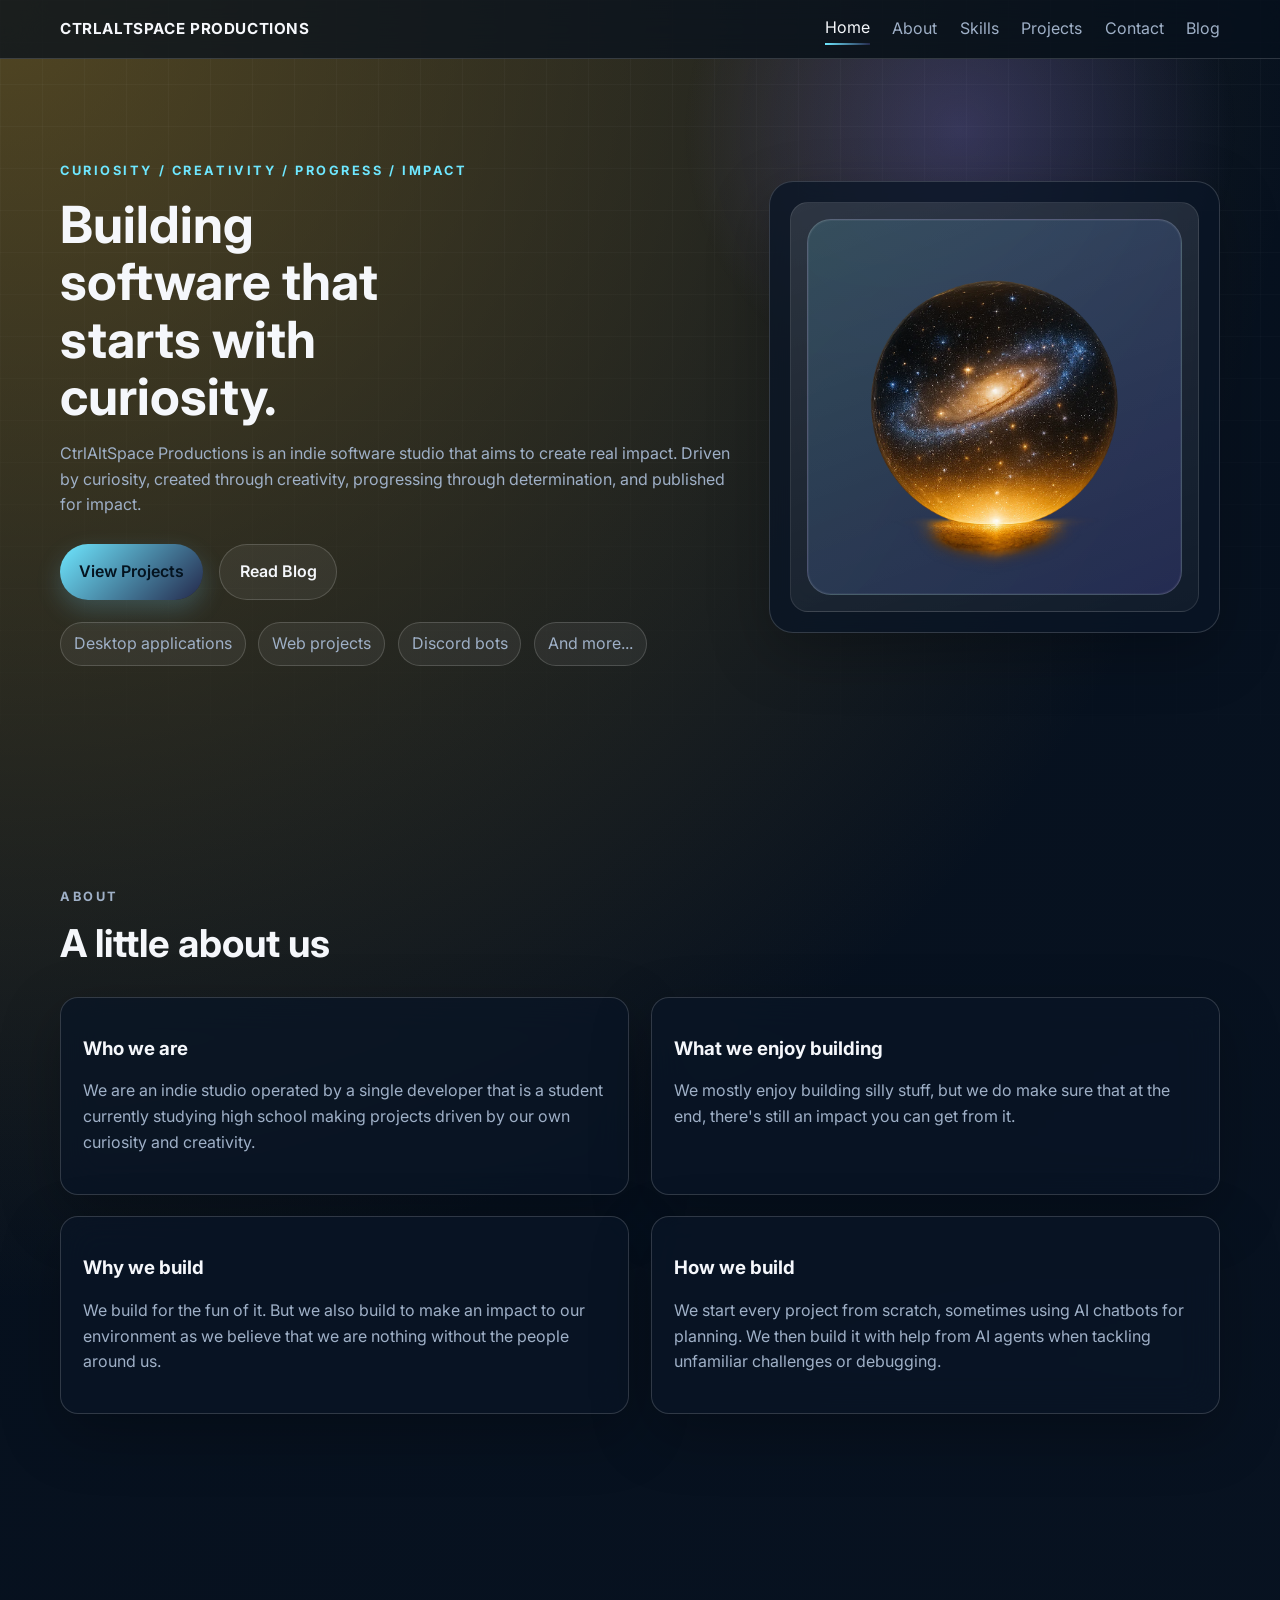
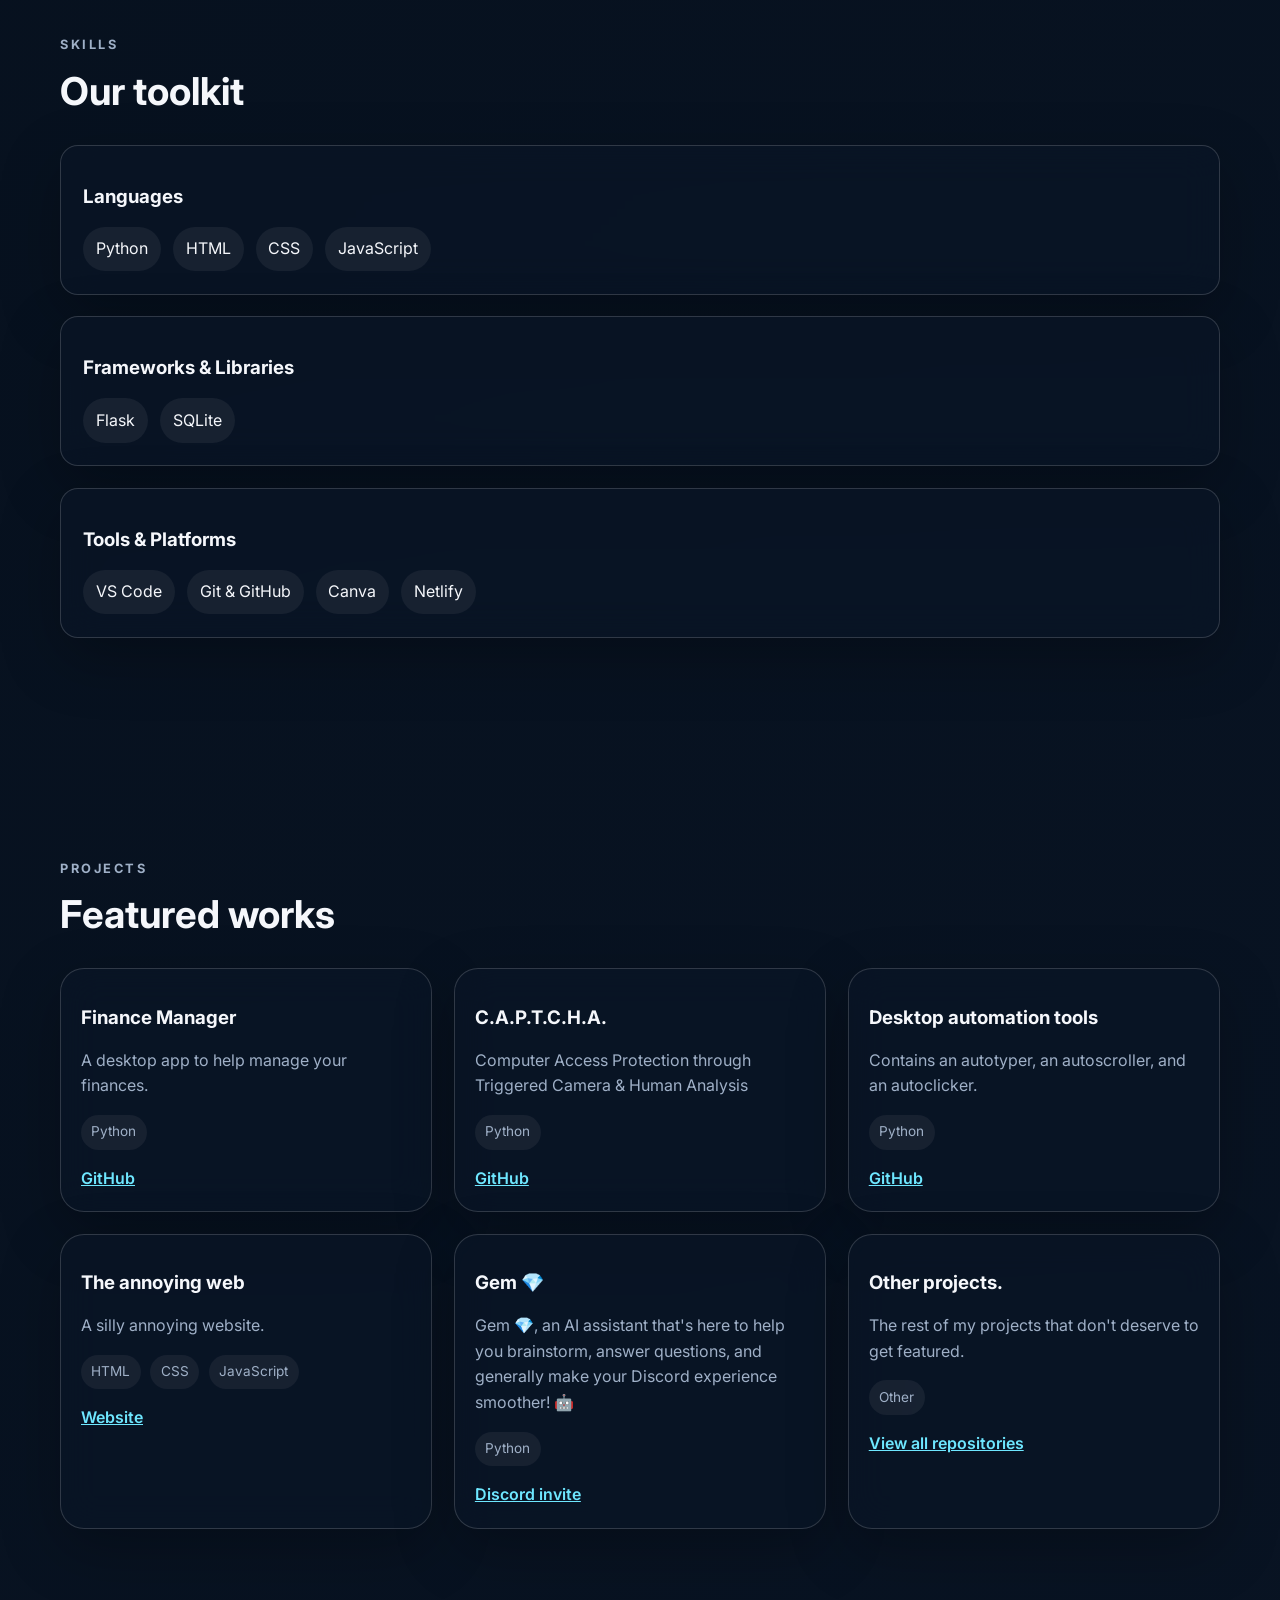
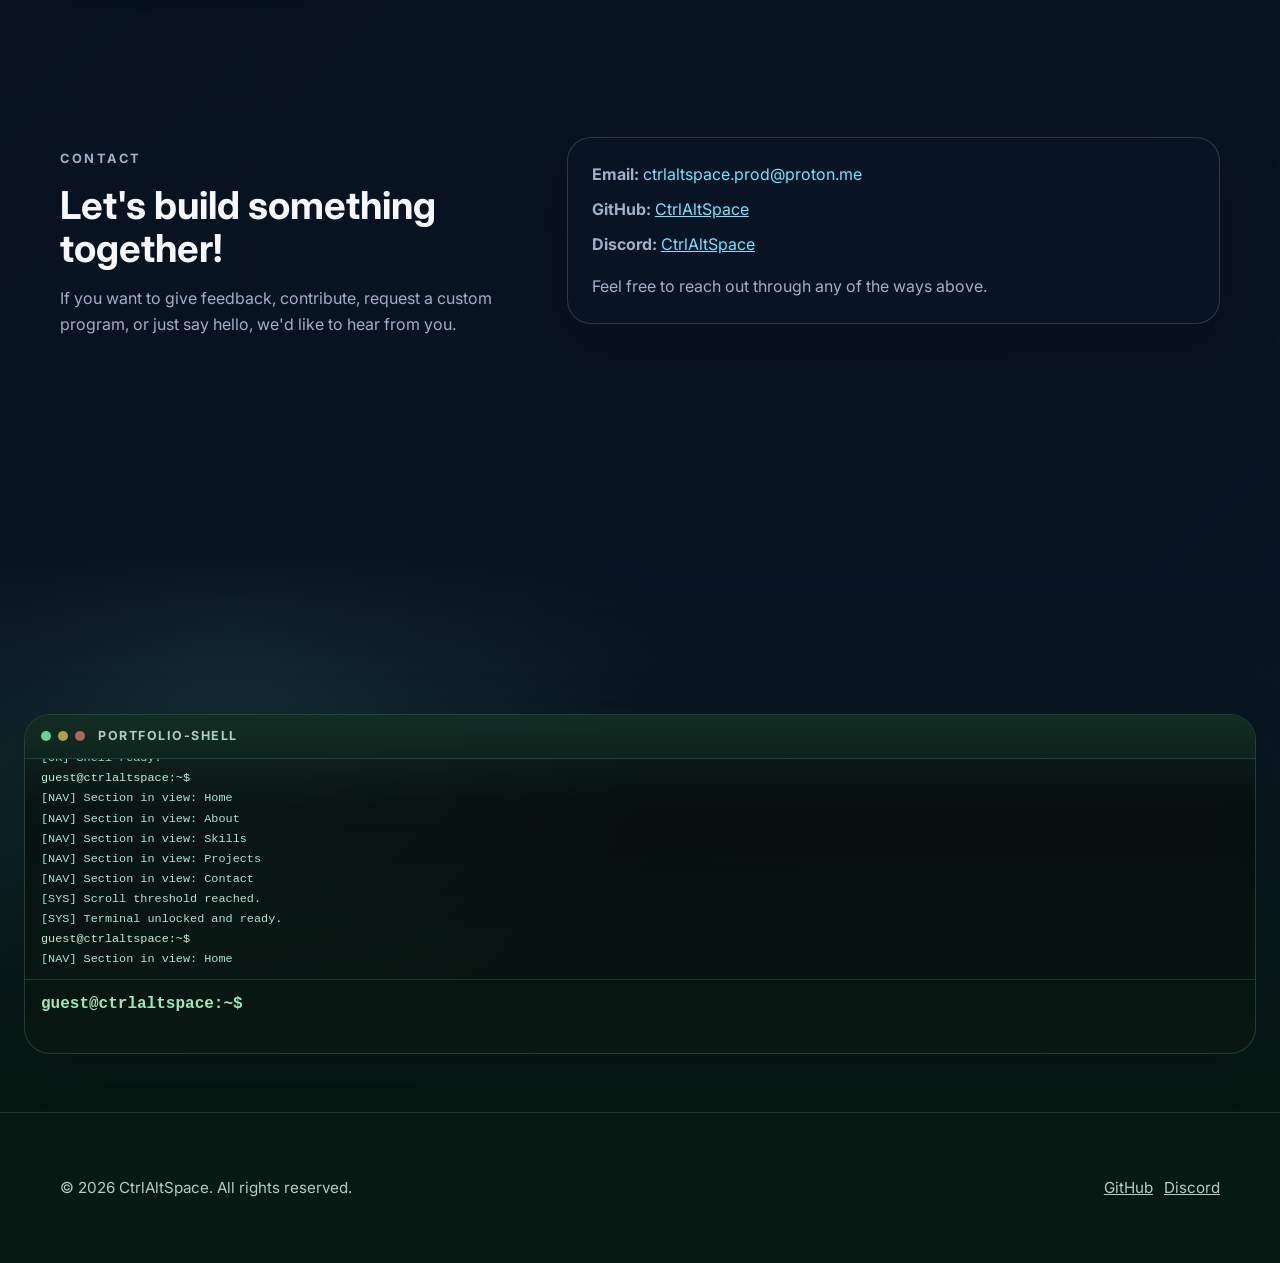
==== index.html @ bb332ab8 "Merge branch 'main' of https://github.com/CtrlAltSpace/ctrlaltspace.github.io" ====
﻿<!DOCTYPE html>
<html lang="en">
  <head>
    <meta charset="UTF-8" />
    <meta name="viewport" content="width=device-width, initial-scale=1.0" />
    <meta
    name="description"
    content="CtrlAltSpace Productions creates desktop applications, web projects, and silly stuff driven by creativity and curiosity."
    />
    <title>CtrlAltSpace Productions</title>
    <link rel="icon" type="image/png" href="./space.png">
    <link rel="preconnect" href="https://fonts.googleapis.com" />
    <link rel="preconnect" href="https://fonts.gstatic.com" crossorigin />
    <link
      href="https://fonts.googleapis.com/css2?family=Inter:wght@400;500;600;700;800&display=swap"
      rel="stylesheet"
    />
    <link rel="stylesheet" href="main.css" />
    <link rel="canonical" href="https://ctrlaltspace.is-a.dev/">
  </head>
  <body>
    <a class="skip-link" href="#main-content">Skip to content</a>

    <header class="site-header">
      <nav class="nav container" aria-label="Primary navigation">
        <a class="brand" href="#home">CtrlAltSpace Productions</a>
        <button class="nav-toggle" type="button" aria-label="Open navigation" aria-expanded="false">
          <span></span>
          <span></span>
          <span></span>
        </button>
        <div class="nav-links">
          <a href="#home" class="active">Home</a>
          <a href="#about">About</a>
          <a href="#skills">Skills</a>
          <a href="#projects">Projects</a>
          <a href="#contact">Contact</a>
          <a href="/blog">Blog</a>
        </div>
      </nav>
    </header>

    <main id="main-content">
      <section class="hero section" id="home">
        <div class="hero-glow"></div>
        <div class="container hero-grid">
          <div class="hero-copy reveal">
            <p class="eyebrow">Curiosity / Creativity / Progress / Impact</p>

            <h1>Building software that starts with curiosity.</h1>

            <p class="hero-text">
            CtrlAltSpace Productions is an indie software studio that aims to create real impact. Driven by curiosity, created through creativity, progressing through determination, and published for impact.
            </p>
            <div class="hero-actions">
              <a class="btn btn-primary" href="#projects">View Projects</a>
              <a class="btn btn-secondary" href="/blog">Read Blog</a>
            </div>
            <ul class="hero-highlights" aria-label="Highlights">
              <li>Desktop applications</li>
              <li>Web projects</li>
              <li>Discord bots</li>
              <li>And more...</li>
            </ul>
          </div>
          <div class="hero-card reveal" aria-label="Portrait image card">
            <div class="card-surface image-card-surface">
              <div class="portrait-frame">
                <img src="space.png" alt="CtrlAltSpace Productions logo" class="portrait-image" />
              </div>
            </div>
          </div>
        </div>
      </section>

      <section class="section" id="about">
        <div class="container reveal">
          <div class="section-heading">
            <p class="eyebrow">About</p>
            <h2>A little about us</h2>
          </div>
          <div class="about-grid">
            <article class="info-card">
              <h3>Who we are</h3>
              <p>
                We are an indie studio operated by a single developer that is a student currently studying high school making projects driven by our own curiosity and creativity.
              </p>
            </article>
            <article class="info-card">
              <h3>What we enjoy building</h3>
              <p>
                We mostly enjoy building silly stuff, but we do make sure that at the end, there's still an impact you can get from it.
              </p>
            </article>
            <article class="info-card">
              <h3>Why we build</h3>
              <p>
                We build for the fun of it. But we also build to make an impact to our environment as we believe that we are nothing without the people around us.
              </p>
            </article>
            <article class="info-card">
              <h3>How we build</h3>
              <p>
                We start every project from scratch, sometimes using AI chatbots for planning. We then build it with help from AI agents when tackling unfamiliar challenges or debugging.
              </p>
            </article>
          </div>
        </div>
      </section>

      <section class="section" id="skills">
        <div class="container reveal">
          <div class="section-heading">
            <p class="eyebrow">Skills</p>
            <h2>Our toolkit</h2>
          </div>
          <div class="skills-grid">
            <article class="skill-card">
              <h3>Languages</h3>
              <ul>
                <li>Python</li>
                <li>HTML</li>
                <li>CSS</li>
                <li>JavaScript</li>
              </ul>
            </article>
            <article class="skill-card">
              <h3>Frameworks &amp; Libraries</h3>
              <ul>
                <li>Flask</li>
                <li>SQLite</li>
              </ul>
            </article>
            <article class="skill-card">
              <h3>Tools &amp; Platforms</h3>
              <ul>
                <li>VS Code</li>
                <li>Git &amp; GitHub</li>
                <li>Canva</li>
                <li>Netlify</li>
              </ul>
            </article>
          </div>
        </div>
      </section>

      <section class="section" id="projects">
        <div class="container reveal">
          <div class="section-heading">
            <p class="eyebrow">Projects</p>
            <h2>Featured works</h2>
          </div>
          <div class="projects-grid">
            <article class="project-card">
              <div class="project-content">
                <h3>Finance Manager</h3>
                <p>A desktop app to help manage your finances.</p>
                <div class="tag-list">
                  <span>Python</span>
                </div>
                <div class="project-actions">
                  <a href="https://github.com/CtrlAltSpace/Finance-Manager" target="_blank" rel="noopener noreferrer" aria-label="View GitHub repository"><span style="text-decoration: underline;">GitHub</span></a>
                </div>
              </div>
            </article>
            <article class="project-card">
              <div class="project-content">
                <h3>C.A.P.T.C.H.A.</h3>
                <p>Computer Access Protection through Triggered Camera & Human Analysis</p>
                <div class="tag-list">
                  <span>Python</span>
                </div>
                <div class="project-actions">
                  <a href="https://github.com/CtrlAltSpace/CAPTCHA" target="_blank" rel="noopener noreferrer" aria-label="View GitHub repository"><span style="text-decoration: underline;">GitHub</span></a>
                </div>
              </div>
            </article>
            <article class="project-card">
              <div class="project-content">
                <h3>Desktop automation tools</h3>
                <p>Contains an autotyper, an autoscroller, and an autoclicker.</p>
                <div class="tag-list">
                  <span>Python</span>
                </div>
                <div class="project-actions">
                  <a href="https://github.com/CtrlAltSpace/Desktop-Automation-Tools" target="_blank" rel="noopener noreferrer" aria-label="View GitHub repository"><span style="text-decoration: underline;">GitHub</span></a>
                </div>
              </div>
            </article>
            <article class="project-card">
              <div class="project-content">
                <h3>The annoying web</h3>
                <p>A silly annoying website.</p>
                <div class="tag-list">
                  <span>HTML</span>
                  <span>CSS</span>
                  <span>JavaScript</span>
                </div>
                <div class="project-actions">
                  <a href="https://ctrlaltspace.github.io/the-annoying-web/" target="_blank" rel="noopener noreferrer" aria-label="View site"><span style="text-decoration: underline;">Website</span></a>
                </div>
              </div>
            </article>
            <article class="project-card">
              <div class="project-content">
                <h3>Gem 💎</h3>
                <p>Gem 💎, an AI assistant that's here to help you brainstorm, answer questions, and generally make your Discord experience smoother! 🤖</p>
                <div class="tag-list">
                  <span>Python</span>
                </div>
                <div class="project-actions">
                  <a href="https://discord.com/oauth2/authorize?client_id=1496119217366372402" target="_blank" rel="noopener noreferrer" aria-label="View GitHub repository"><span style="text-decoration: underline;">Discord invite</span></a>
                </div>
              </div>
            </article>
            <article class="project-card">
              <div class="project-content">
                <h3>Other projects.</h3>
                <p>The rest of my projects that don't deserve to get featured.</p>
                <div class="tag-list">
                  <span>Other</span>
                </div>
                <div class="project-actions">
                  <a href="https://github.com/CtrlAltSpace?tab=repositories" target="_blank" rel="noopener noreferrer" aria-label="View GitHub repository"><span style="text-decoration: underline;">View all repositories</span></a>
                </div>
              </div>
            </article>
          </div>
        </div>
      </section>

      <section class="section" id="contact">
        <div class="container contact-shell reveal">
          <div class="section-heading left">
            <p class="eyebrow">Contact</p>
            <h2>Let's build something together!</h2>
            <p>
              If you want to give feedback, contribute, request a custom program, or just say hello, we'd like to hear from you.
            </p>
          </div>
          <div class="contact-card">
            <ul class="contact-list">
              <li><strong>Email:</strong> <a href="mailto:ctrlaltspace.prod@proton.me">ctrlaltspace.prod@proton.me</a></li>
              <li><strong>GitHub:</strong> <a href="https://github.com/CtrlAltSpace"><span style="text-decoration: underline;">CtrlAltSpace</span></a></li>
              <li><strong>Discord:</strong> <a href="https://discord.com/users/1399691329671266304" target="_blank" rel="noopener noreferrer"><span style="text-decoration: underline;">CtrlAltSpace</span></a></li>
            </ul>
            <div class="contact-form" aria-label="Contact details">
              <p class="contact-note">Feel free to reach out through any of the ways above.</p>
            </div>
          </div>
        </div>
      </section>

      <div class="contact-spacer" aria-hidden="true"></div>
    </main>

    <div id="terminal-root" aria-live="polite" aria-label="Terminal log"></div>

    <footer class="site-footer">
      <div class="container footer-content">
        <p>&copy; <span id="year"></span> CtrlAltSpace. All rights reserved.</p>
        <div class="footer-links">
          <a href="https://github.com/CtrlAltSpace" target="_blank" rel="noopener noreferrer"><span style="text-decoration: underline;">GitHub</span></a>
          <a href="https://discord.com/users/1399691329671266304" target="_blank" rel="noopener noreferrer"><span style="text-decoration: underline;">Discord</span></a>
        </div>
      </div>
    </footer>

    <script src="main.js"></script>
  </body>
</html>
---- main.css ----
:root {
  --bg: #07111f;
  --bg-elevated: rgba(10, 21, 38, 0.78);
  --surface: rgba(255, 255, 255, 0.08);
  --surface-strong: rgba(255, 255, 255, 0.14);
  --text: #f5f7fb;
  --muted: #9fb0c7;
  --accent: #6ee7ff;
  --accent-strong: #24284b;
  --border: rgba(255, 255, 255, 0.16);
  --radius-lg: 24px;
  --radius-md: 18px;
  --shadow: 0 20px 60px rgba(0, 0, 0, 0.26);
  --max-width: 1160px;
}

* {
  box-sizing: border-box;
}

html {
  scroll-behavior: smooth;
}

body {
  margin: 0;
  font-family: "Inter", system-ui, -apple-system, BlinkMacSystemFont, "Segoe UI", sans-serif;
  color: var(--text);
  background:
    radial-gradient(circle at top left, rgba(132, 106, 38, 0.596), transparent 28%),
    linear-gradient(135deg, #06101d 0%, #091424 100%);
  line-height: 1.6;
  min-height: 100vh;
}

body::before {
  content: "";
  position: fixed;
  inset: 0;
  background-image: linear-gradient(rgba(255, 255, 255, 0.035) 1px, transparent 1px),
    linear-gradient(90deg, rgba(255, 255, 255, 0.035) 1px, transparent 1px);
  background-size: 42px 42px;
  mask-image: linear-gradient(to bottom, rgba(0, 0, 0, 0.85), transparent);
  pointer-events: none;
  z-index: -1;
}

img {
  max-width: 100%;
  display: block;
}

a {
  color: inherit;
  text-decoration: none;
}

.container {
  width: min(var(--max-width), calc(100% - 2rem));
  margin: 0 auto;
}

.section {
  padding: 6.5rem 0;
}

.skip-link {
  position: absolute;
  left: -999px;
  top: 0;
  background: var(--accent);
  color: #02111d;
  padding: 0.75rem 1rem;
  z-index: 100;
}

.skip-link:focus {
  left: 1rem;
  top: 1rem;
}

.site-header {
  position: sticky;
  top: 0;
  z-index: 40;
  backdrop-filter: blur(24px);
  background: rgba(6, 16, 29, 0.72);
  border-bottom: 1px solid var(--border);
}

.nav {
  display: flex;
  align-items: center;
  justify-content: space-between;
  padding: 1rem 0;
}

.brand {
  font-weight: 700;
  letter-spacing: 0.04em;
  text-transform: uppercase;
  font-size: 0.95rem;
}

.nav-links {
  display: flex;
  align-items: center;
  gap: 1.4rem;
}

.nav-links a {
  color: var(--muted);
  transition: color 180ms ease, transform 180ms ease;
  position: relative;
}

.nav-links a:hover,
.nav-links a.active {
  color: var(--text);
  transform: translateY(-1px);
}

.nav-links a.active::after {
  content: "";
  position: absolute;
  left: 0;
  bottom: -0.28rem;
  width: 100%;
  height: 2px;
  background: linear-gradient(90deg, var(--accent), var(--accent-strong));
}

.nav-toggle {
  display: none;
  flex-direction: column;
  gap: 0.3rem;
  border: 0;
  background: transparent;
  padding: 0.25rem;
}

.nav-toggle span {
  width: 1.5rem;
  height: 2px;
  background: var(--text);
}

.hero {
  position: relative;
  overflow: hidden;
  padding-top: 5.6rem;
}

.hero-glow {
  position: absolute;
  inset: 0;
  background: radial-gradient(circle at 75% 10%, rgba(138, 125, 255, 0.26), transparent 24%);
  animation: float 10s ease-in-out infinite alternate;
}

.hero-grid {
  display: grid;
  grid-template-columns: 1.2fr 0.8fr;
  gap: 2rem;
  align-items: center;
}

.error-page {
  min-height: calc(100vh - 7rem);
  display: flex;
  align-items: center;
}

.error-content {
  max-width: 720px;
}

.error-content h1 {
  font-size: clamp(3rem, 8vw, 6rem);
  margin: 0 0 1rem;
}

.error-content code {
  padding: 0.12rem 0.35rem;
  border-radius: 6px;
  background: rgba(255, 255, 255, 0.08);
  color: var(--accent);
  font-family: ui-monospace, SFMono-Regular, Consolas, "Liberation Mono", monospace;
  font-size: 0.95em;
}

.eyebrow {
  font-size: 0.8rem;
  font-weight: 700;
  letter-spacing: 0.2em;
  text-transform: uppercase;
  color: var(--accent);
  margin-bottom: 0.9rem;
}

h1,
h2,
h3 {
  line-height: 1.12;
}

.hero h1 {
  font-size: clamp(2.5rem, 4vw, 4.3rem);
  margin: 0 0 1rem;
  max-width: 10ch;
}

.hero h1 span {
  color: var(--accent);
}

.hero-text,
.section-heading p,
.info-card p,
.project-content p,
.contact-shell p {
  color: var(--muted);
}

.hero-actions {
  display: flex;
  flex-wrap: wrap;
  gap: 1rem;
  margin-top: 1.6rem;
}

.btn {
  display: inline-flex;
  align-items: center;
  justify-content: center;
  border-radius: 999px;
  padding: 0.9rem 1.2rem;
  font-weight: 600;
  transition: transform 180ms ease, box-shadow 180ms ease, background 180ms ease;
}

.btn:hover {
  transform: translateY(-2px);
}

.btn-primary {
  background: linear-gradient(135deg, var(--accent), var(--accent-strong));
  color: #04131f;
  box-shadow: 0 10px 25px rgba(115, 216, 255, 0.22);
}

.btn-secondary {
  background: rgba(255, 255, 255, 0.06);
  border: 1px solid var(--border);
}

.hero-highlights {
  display: flex;
  flex-wrap: wrap;
  gap: 0.8rem;
  padding: 0;
  margin: 1.4rem 0 0;
  list-style: none;
}

.hero-highlights li {
  padding: 0.5rem 0.8rem;
  border-radius: 999px;
  background: rgba(255, 255, 255, 0.06);
  color: var(--muted);
  border: 1px solid var(--border);
}

.hero-card,
.info-card,
.skill-card,
.project-card,
.contact-card,
.post-card,
.blog-sidebar {
  background: var(--bg-elevated);
  border: 1px solid var(--border);
  box-shadow: var(--shadow);
  backdrop-filter: blur(18px);
}

.hero-card {
  padding: 1.25rem;
  border-radius: var(--radius-lg);
}

.card-surface {
  border-radius: calc(var(--radius-lg) - 6px);
  padding: 1.6rem;
  background: linear-gradient(160deg, rgba(255, 255, 255, 0.12), rgba(255, 255, 255, 0.04));
  border: 1px solid rgba(255, 255, 255, 0.1);
}

.image-card-surface {
  padding: 1rem;
}

.portrait-frame {
  aspect-ratio: 1 / 1;
  border-radius: 24px;
  overflow: hidden;
  border: 1px solid rgba(255, 255, 255, 0.16);
  background: linear-gradient(135deg, rgba(110, 231, 255, 0.15), rgba(124, 108, 255, 0.18));
  display: flex;
  align-items: center;
  justify-content: center;
  box-shadow: inset 0 0 0 1px rgba(255, 255, 255, 0.05);
}

.portrait-image {
  width: 100%;
  height: 100%;
  object-fit: cover;
  display: block;
}

.card-label {
  text-transform: uppercase;
  letter-spacing: 0.18em;
  font-size: 0.72rem;
  color: var(--accent);
  margin: 0 0 0.75rem;
}

.section-heading {
  max-width: 720px;
  margin-bottom: 2rem;
}

.section-heading.left {
  margin-bottom: 0;
}

.section-heading h2 {
  font-size: clamp(1.8rem, 3vw, 2.4rem);
  margin: 0 0 0.75rem;
}

.about-grid,
.skills-grid,
.projects-grid {
  display: grid;
  gap: 1.35rem;
}

.about-grid {
  grid-template-columns: repeat(2, minmax(0, 1fr));
}

.info-card,
.skill-card {
  border-radius: var(--radius-md);
  padding: 1.4rem;
}

.skill-card ul {
  list-style: none;
  padding: 0;
  margin: 1rem 0 0;
  display: flex;
  flex-wrap: wrap;
  gap: 0.75rem;
}

.skill-card li {
  padding: 0.6rem 0.8rem;
  border-radius: 999px;
  background: rgba(255, 255, 255, 0.06);
  color: var(--text);
}

.projects-grid {
  grid-template-columns: repeat(3, minmax(0, 1fr));
}

.project-card {
  border-radius: var(--radius-lg);
  overflow: hidden;
  transition: transform 220ms ease, border-color 220ms ease;
}

.project-card:hover {
  transform: translateY(-6px);
  border-color: rgba(115, 216, 255, 0.4);
}

.project-content {
  padding: 1.25rem;
}

.tag-list {
  display: flex;
  flex-wrap: wrap;
  gap: 0.6rem;
  margin: 0.8rem 0 1rem;
}

.tag-list span,
.blog-tags span {
  display: inline-flex;
  align-items: center;
  border-radius: 999px;
  padding: 0.4rem 0.65rem;
  background: rgba(255, 255, 255, 0.06);
  color: var(--muted);
  font-size: 0.85rem;
}

.project-actions {
  display: flex;
  gap: 0.8rem;
  flex-wrap: wrap;
}

.project-actions a {
  color: var(--accent);
  font-weight: 600;
}

.contact-shell {
  display: grid;
  grid-template-columns: 0.85fr 1.15fr;
  gap: 1.5rem;
  align-items: start;
}

.contact-card {
  border-radius: var(--radius-lg);
  padding: 1.5rem;
}

.contact-spacer {
  height: clamp(220px, 26vh, 420px);
}

.contact-list {
  list-style: none;
  padding: 0;
  margin: 0 0 1rem;
  display: grid;
  gap: 0.6rem;
  color: var(--muted);
}

.contact-list a {
  color: var(--accent);
}

.contact-form {
  display: grid;
  gap: 0.65rem;
}

.contact-note {
  color: var(--muted);
  margin: 0;
}

.site-footer {
  padding: 2rem 0 3rem;
  border-top: 1px solid var(--border);
  position: relative;
  z-index: 1;
}

.footer-content {
  display: flex;
  align-items: center;
  justify-content: space-between;
  gap: 1rem;
  flex-wrap: wrap;
  font-size: 0.95rem;
  color: var(--muted);
}

#terminal-root.is-interactive ~ .site-footer {
  margin-top: 0;
}

.footer-links {
  margin-left: auto;
  display: flex;
  align-items: center;
  gap: 0.7rem;
}

.blog-hero {
  padding-top: 2.5rem;
  padding-bottom: 3rem;
}

.blog-back-button {
  margin: 0 0 1.4rem;
}

.blog-hero-meta {
  margin-top: 1rem;
}

.blog-divider {
  width: 100%;
  height: 1px;
  margin-top: 1.5rem;
  background: var(--border);
}

.blog-toolbar {
  display: flex;
  flex-wrap: wrap;
  align-items: center;
  gap: 1rem;
  margin-top: 1rem;
}

.blog-toolbar input {
  max-width: 320px;
  padding: 0.9rem 1rem;
  border-radius: 999px;
  border: 1px solid var(--border);
  background: rgba(255, 255, 255, 0.06);
  color: var(--text);
}

.blog-toggle {
  border: 1px solid var(--border);
}


.blog-grid {
  display: grid;
  gap: 1.5rem;
  grid-template-columns: 1.35fr 0.65fr;
}

.blog-main {
  grid-column: 1 / -1;
}

.featured-post,
.post-card {
  border-radius: var(--radius-lg);
  padding: 1.35rem;
  overflow-wrap: anywhere;
}

.post-meta {
  color: var(--accent);
  font-size: 0.9rem;
  margin: 0 0 0.6rem;
}

.post-link {
  display: block;
  color: inherit;
  overflow-wrap: anywhere;
}

.post-link h2,
.post-link p {
  margin-left: 0;
  margin-right: 0;
}

.post-preview {
  display: -webkit-box;
  overflow: hidden;
  -webkit-box-orient: vertical;
  -webkit-line-clamp: 3;
}

.post-link:hover h2,
.post-link:focus-visible h2,
.read-more,
.back-link {
  color: var(--accent);
}

.read-more,
.back-link {
  display: inline-flex;
  margin-top: 0.4rem;
  font-weight: 700;
}

.full-post {
  max-width: 820px;
  padding: 0;
  overflow-wrap: anywhere;
}

.back-button {
  border: 1px solid var(--border);
  border-radius: 999px;
  padding: 0.8rem 1.05rem;
  background: rgba(255, 255, 255, 0.06);
  color: var(--text);
  cursor: pointer;
  font: inherit;
  font-weight: 700;
  transition: transform 180ms ease, border-color 180ms ease, color 180ms ease;
}

.back-button:hover,
.back-button:focus-visible {
  border-color: rgba(115, 216, 255, 0.55);
  color: var(--accent);
  transform: translateY(-2px);
}

.full-post-body {
  color: var(--muted);
  font-size: 1.08rem;
  line-height: 1.8;
  overflow-wrap: anywhere;
  word-break: break-word;
}

.blog-pagination {
  display: flex;
  flex-wrap: wrap;
  justify-content: center;
  gap: 0.6rem;
  margin-top: 1.5rem;
}

.page-link {
  display: inline-flex;
  align-items: center;
  justify-content: center;
  min-width: 2.5rem;
  min-height: 2.5rem;
  border-radius: 999px;
  border: 1px solid var(--border);
  color: var(--text);
  font-weight: 700;
  background: rgba(255, 255, 255, 0.05);
}

.page-link:hover,
.page-link:focus-visible,
.page-link.active {
  border-color: rgba(115, 216, 255, 0.55);
  color: var(--accent);
}

.posts-list {
  display: grid;
  gap: 1rem;
  margin-top: 1rem;
}

.blog-sidebar {
  border-radius: var(--radius-lg);
  padding: 1.35rem;
  align-self: start;
}

.blog-sidebar ul {
  padding-left: 1rem;
  color: var(--muted);
}

.blog-sidebar li + li {
  margin-top: 0.7rem;
}

.reveal {
  opacity: 0;
  transform: translateY(24px);
  transition: opacity 600ms ease, transform 600ms ease;
}

.reveal.is-visible {
  opacity: 1;
  transform: translateY(0);
}

body[data-theme="light"] {
  --bg: #ecf3f7;
  --bg-elevated: rgba(255, 255, 255, 0.7);
  --surface: rgba(17, 38, 57, 0.04);
  --surface-strong: rgba(17, 38, 57, 0.08);
  --text: #122334;
  --muted: #4d6479;
  --accent: #1e7a6f;
  --accent-strong: #abdbab;
  --border: rgba(13, 36, 54, 0.12);
  background:
    radial-gradient(circle at top left, rgba(18, 96, 70, 0.14), transparent 28%),
    linear-gradient(135deg, #edf4f6 0%, #dfe9ef 100%);
}

body[data-theme="light"] .nav-links a,
body[data-theme="light"] .hero-text,
body[data-theme="light"] .section-heading p,
body[data-theme="light"] .info-card p,
body[data-theme="light"] .project-content p,
body[data-theme="light"] .contact-shell p,
body[data-theme="light"] .contact-list,
body[data-theme="light"] .tag-list span,
body[data-theme="light"] .hero-highlights li,
body[data-theme="light"] .site-footer,
body[data-theme="light"] .footer-content,
body[data-theme="light"] .skill-card li {
  color: var(--muted);
}

#terminal-root {
  position: fixed;
  left: 50%;
  bottom: 18px;
  transform: translateX(-50%);
  width: calc(100vw - 48px);
  z-index: 60;
  pointer-events: none;
  transition: position 500ms cubic-bezier(0.22, 1, 0.36, 1), left 500ms cubic-bezier(0.22, 1, 0.36, 1), bottom 500ms cubic-bezier(0.22, 1, 0.36, 1), transform 500ms cubic-bezier(0.22, 1, 0.36, 1), width 500ms cubic-bezier(0.22, 1, 0.36, 1), margin 500ms cubic-bezier(0.22, 1, 0.36, 1);
}

#terminal-root.is-interactive {
  position: relative;
  left: auto;
  bottom: auto;
  transform: none;
  width: calc(100% - 48px);
  margin: 1.5rem auto 3.5rem;
  pointer-events: auto;
  z-index: 2;
}

body.terminal-activated #terminal-root.is-interactive::before {
  content: "";
  position: absolute;
  inset: -16rem calc(50% - 50vw) -4rem;
  z-index: -1;
  background:
    radial-gradient(circle at 18% 24%, rgba(116, 211, 171, 0.18), transparent 38%),
    linear-gradient(
      180deg,
      rgba(7, 18, 29, 0) 0%,
      rgba(8, 24, 28, 0.08) 18%,
      rgba(9, 29, 31, 0.52) 48%,
      #061912 100%
    );
  pointer-events: none;
  -webkit-mask-image: linear-gradient(to bottom, transparent 0%, rgba(0, 0, 0, 0) 12%, #000 46%);
  mask-image: linear-gradient(to bottom, transparent 0%, rgba(0, 0, 0, 0) 12%, #000 46%);
}

body.terminal-activated #terminal-root.is-interactive ~ .site-footer {
  background: #061912;
  border-top-color: rgba(154, 255, 198, 0.14);
  color: rgba(216, 249, 232, 0.82);
  padding-top: 3rem;
  z-index: 3;
}

body.terminal-activated #terminal-root.is-interactive ~ .site-footer .footer-content,
body.terminal-activated #terminal-root.is-interactive ~ .site-footer .footer-links a {
  color: rgba(216, 249, 232, 0.82);
}

.terminal-dock {
  position: relative;
  pointer-events: auto;
  background: rgba(6, 15, 12, 0.72);
  border: 1px solid rgba(154, 255, 198, 0.2);
  border-radius: 20px 20px 16px 16px;
  box-shadow: 0 18px 40px rgba(0, 0, 0, 0.28);
  backdrop-filter: blur(18px);
  color: #d8f9e8;
  overflow: hidden;
  transition: width 600ms cubic-bezier(0.22, 1, 0.36, 1), height 600ms cubic-bezier(0.22, 1, 0.36, 1), border-radius 600ms cubic-bezier(0.22, 1, 0.36, 1), transform 600ms cubic-bezier(0.22, 1, 0.36, 1), box-shadow 600ms cubic-bezier(0.22, 1, 0.36, 1), min-height 600ms cubic-bezier(0.22, 1, 0.36, 1);
  min-height: 160px;
}

.terminal-dock::before {
  content: "";
  position: absolute;
  inset: 0;
  background: linear-gradient(180deg, rgba(125, 255, 204, 0.08), transparent 28%, rgba(129, 255, 184, 0.03));
  pointer-events: none;
}

.terminal-dock.is-interactive {
  width: 100%;
  min-height: 340px;
  border-radius: 26px;
  box-shadow: 0 24px 60px rgba(5, 16, 15, 0.42);
  transform: translateY(-2px);
}

.terminal-header {
  display: flex;
  align-items: center;
  gap: 0.8rem;
  padding: 0.72rem 1rem;
  border-bottom: 1px solid rgba(154, 255, 198, 0.14);
  background: rgba(10, 29, 23, 0.8);
}

.terminal-window-controls {
  display: inline-flex;
  gap: 0.45rem;
}

.terminal-window-controls span {
  display: inline-block;
  width: 10px;
  height: 10px;
  border-radius: 50%;
  background: rgba(214, 245, 227, 0.7);
}

.terminal-window-controls span:nth-child(1) { background: rgba(123, 247, 175, 0.82); }
.terminal-window-controls span:nth-child(2) { background: rgba(255, 205, 86, 0.7); }
.terminal-window-controls span:nth-child(3) { background: rgba(255, 117, 117, 0.7); }

.terminal-title {
  color: rgba(216, 249, 232, 0.8);
  font-size: 0.78rem;
  font-weight: 700;
  letter-spacing: 0.12em;
  text-transform: uppercase;
}

.terminal-log {
  min-height: 88px;
  max-height: 160px;
  overflow: auto;
  padding: 0.9rem 1rem 0.55rem;
  font-family: "SFMono-Regular", Consolas, "Liberation Mono", Menlo, monospace;
  font-size: 0.74rem;
  line-height: 1.7;
  color: rgba(214, 249, 227, 0.9);
  scrollbar-width: thin;
  scrollbar-color: rgba(154, 255, 198, 0.3) transparent;
}

.terminal-line {
  white-space: pre-wrap;
  word-break: break-word;
  margin: 0;
}

.terminal-input-row {
  display: none;
  align-items: center;
  gap: 0.5rem;
  padding: 0.7rem 1rem 1rem;
  font-family: "SFMono-Regular", Consolas, "Liberation Mono", Menlo, monospace;
  color: #d7f9e7;
}

.terminal-dock.is-interactive .terminal-input-row {
  display: flex;
}

.terminal-prompt {
  white-space: nowrap;
  color: #9ce9bb;
  font-weight: 700;
}

.terminal-input {
  flex: 1;
  background: transparent;
  border: 0;
  outline: none;
  color: #effff7;
  font: inherit;
  min-width: 0;
  caret-color: #dfffe9;
}

.terminal-input::placeholder {
  color: rgba(223, 255, 233, 0.4);
}

.terminal-line.command {
  color: #b5f6d1;
}

.terminal-line.output {
  color: rgba(214, 249, 227, 0.9);
}

.terminal-line.error {
  color: #ffb8b8;
}

.terminal-line.system {
  color: #a7e7d0;
}

.terminal-line.ok {
  color: #8be4b0;
}

.terminal-line.warning {
  color: #f4df8d;
}

.terminal-dock.is-interactive .terminal-log {
  max-height: 220px;
  min-height: 120px;
}

.terminal-dock.is-interactive .terminal-input-row {
  border-top: 1px solid rgba(154, 255, 198, 0.14);
}


.visually-hidden {
  position: absolute;
  width: 1px;
  height: 1px;
  padding: 0;
  margin: -1px;
  overflow: hidden;
  clip: rect(0, 0, 0, 0);
  white-space: nowrap;
  border: 0;
}

@keyframes terminal-cursor {
  0%, 50% { opacity: 1; }
  50.01%, 100% { opacity: 0; }
}

@keyframes float {
  from {
    transform: translate3d(0, 0, 0);
  }
  to {
    transform: translate3d(0, 8px, 0);
  }
}

@media (max-width: 900px) {
  .hero-grid,
  .contact-shell,
  .blog-grid,
  .projects-grid {
    grid-template-columns: 1fr;
  }

  .about-grid {
    grid-template-columns: 1fr 1fr;
  }
}

@media (max-width: 700px) {
  #terminal-root,
  #terminal-root.is-interactive {
    width: calc(100vw - 24px);
  }

  .nav {
    position: relative;
  }

  .nav-toggle {
    display: flex;
  }

  .nav-links {
    display: none;
    position: absolute;
    top: calc(100% + 0.6rem);
    right: 0;
    flex-direction: column;
    align-items: flex-start;
    padding: 0.9rem;
    border-radius: 16px;
    border: 1px solid var(--border);
    background: rgba(7, 17, 31, 0.96);
    box-shadow: var(--shadow);
    min-width: 180px;
  }

  .nav-links a {
    width: 100%;
    padding: 0.55rem 0;
  }

  .section {
    padding: 4.6rem 0;
  }

  .about-grid {
    grid-template-columns: 1fr;
  }

  .hero {
    padding-top: 4rem;
  }

  .hero h1 {
    max-width: 100%;
  }

  .footer-content {
    flex-direction: column;
    align-items: flex-start;
  }
}

@media (prefers-reduced-motion: reduce) {
  html {
    scroll-behavior: auto;
  }

  *,
  *::before,
  *::after {
    animation-duration: 0.01ms !important;
    animation-iteration-count: 1 !important;
    transition-duration: 0.01ms !important;
    scroll-behavior: auto !important;
  }
}
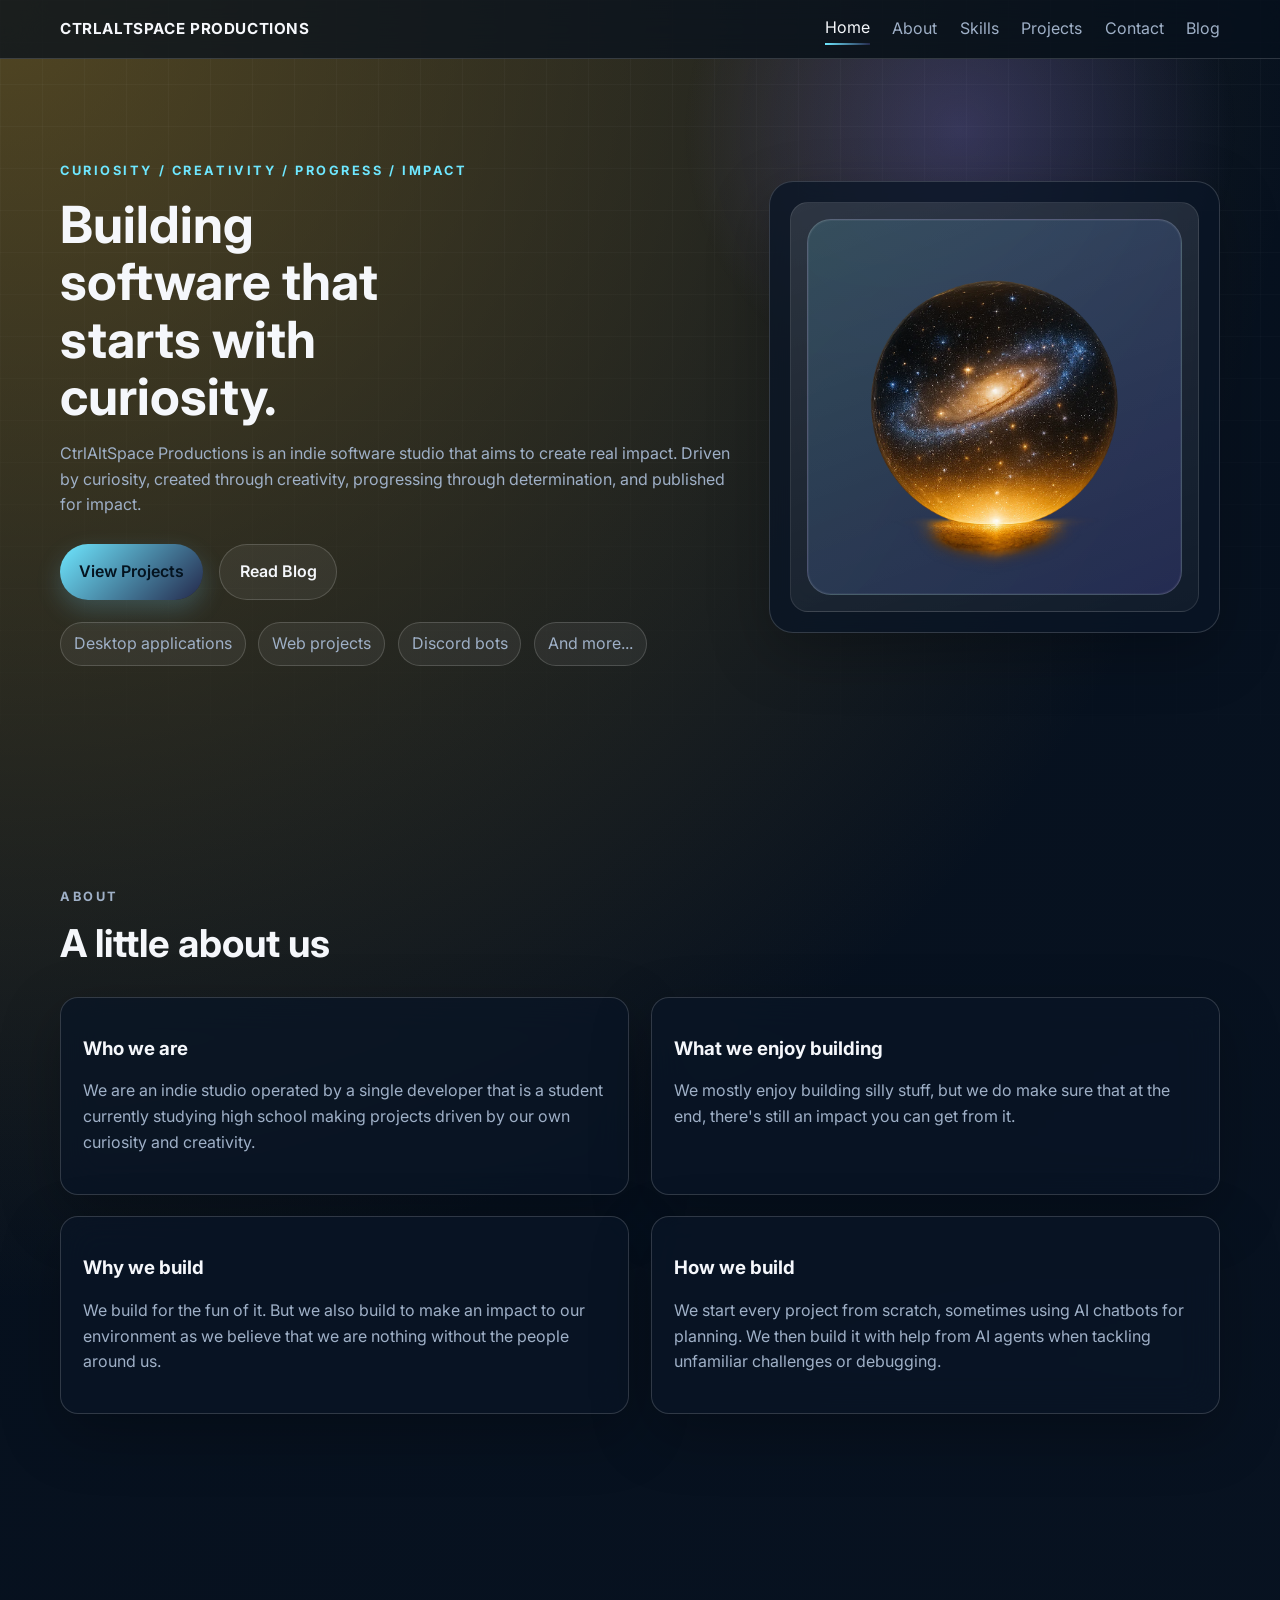
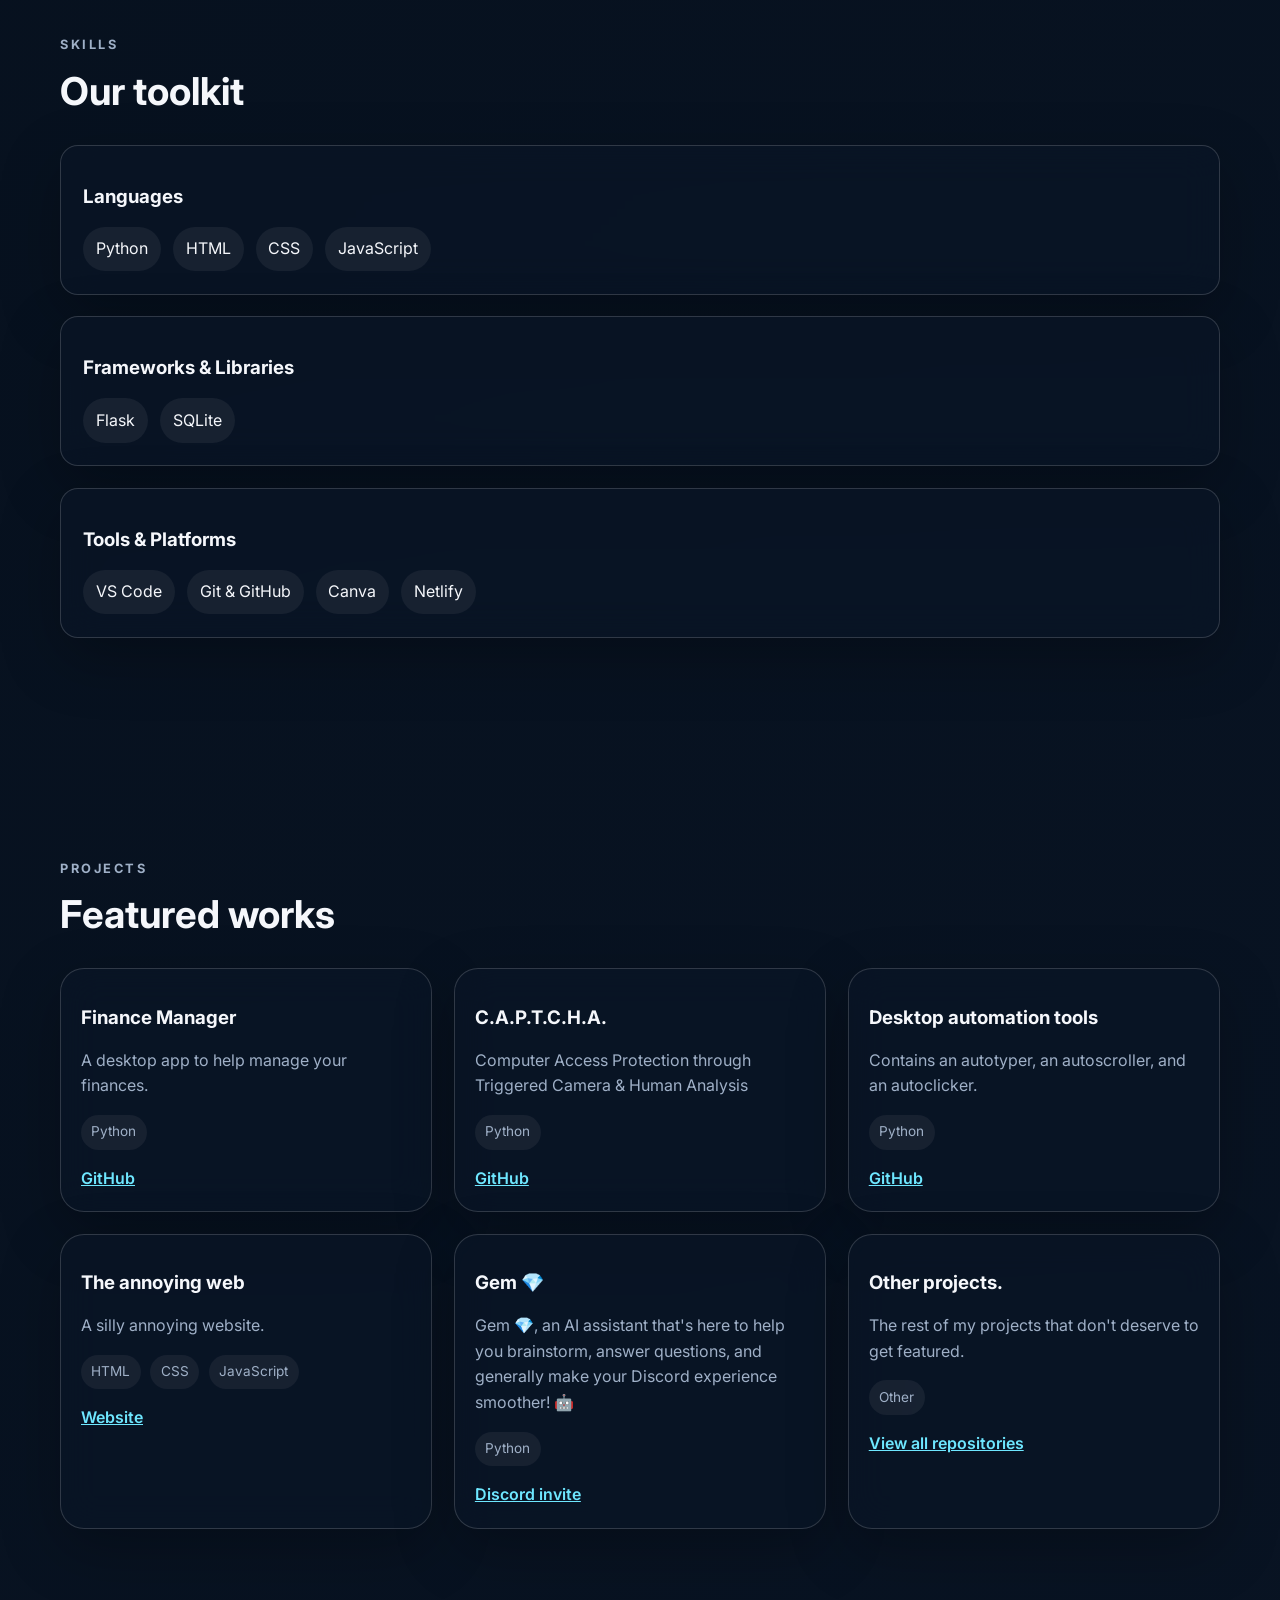
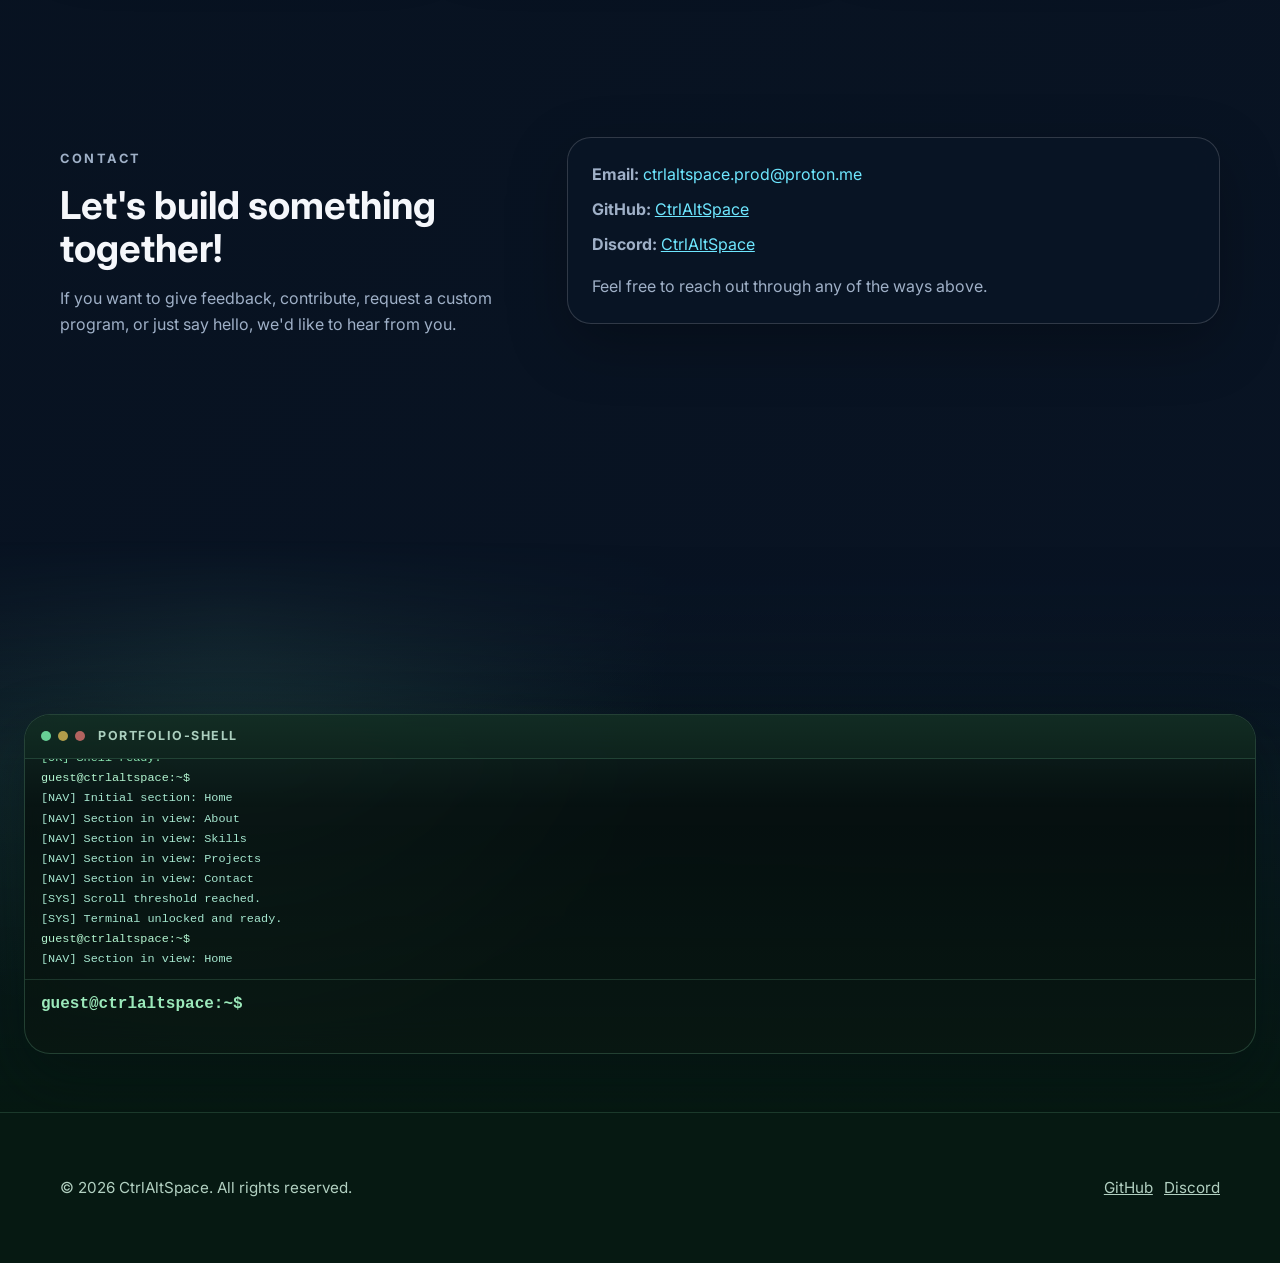
==== commit e34afb31: "renamed stuff" ====
--- a/index.html
+++ b/index.html
@@ -8,14 +8,14 @@
     content="CtrlAltSpace Productions creates desktop applications, web projects, and silly stuff driven by creativity and curiosity."
     />
     <title>CtrlAltSpace Productions</title>
-    <link rel="icon" type="image/png" href="./space.png">
+    <link rel="icon" type="image/png" href="./space_edit.png">
     <link rel="preconnect" href="https://fonts.googleapis.com" />
     <link rel="preconnect" href="https://fonts.gstatic.com" crossorigin />
     <link
       href="https://fonts.googleapis.com/css2?family=Inter:wght@400;500;600;700;800&display=swap"
       rel="stylesheet"
     />
-    <link rel="stylesheet" href="main.css" />
+    <link rel="stylesheet" href="/styles/main.css" />
     <link rel="canonical" href="https://ctrlaltspace.is-a.dev/">
   </head>
   <body>
@@ -266,6 +266,6 @@
       </div>
     </footer>
 
-    <script src="main.js"></script>
+    <script src="/scripts/main.js"></script>
   </body>
 </html>
--- a/styles/main.css
+++ b/styles/main.css
@@ -0,0 +1,1026 @@
+:root {
+  --bg: #07111f;
+  --bg-elevated: rgba(10, 21, 38, 0.78);
+  --surface: rgba(255, 255, 255, 0.08);
+  --surface-strong: rgba(255, 255, 255, 0.14);
+  --text: #f5f7fb;
+  --muted: #9fb0c7;
+  --accent: #6ee7ff;
+  --accent-strong: #24284b;
+  --border: rgba(255, 255, 255, 0.16);
+  --radius-lg: 24px;
+  --radius-md: 18px;
+  --shadow: 0 20px 60px rgba(0, 0, 0, 0.26);
+  --max-width: 1160px;
+}
+
+* {
+  box-sizing: border-box;
+}
+
+html {
+  scroll-behavior: smooth;
+}
+
+body {
+  margin: 0;
+  font-family: "Inter", system-ui, -apple-system, BlinkMacSystemFont, "Segoe UI", sans-serif;
+  color: var(--text);
+  background:
+    radial-gradient(circle at top left, rgba(132, 106, 38, 0.596), transparent 28%),
+    linear-gradient(135deg, #06101d 0%, #091424 100%);
+  line-height: 1.6;
+  min-height: 100vh;
+}
+
+body::before {
+  content: "";
+  position: fixed;
+  inset: 0;
+  background-image: linear-gradient(rgba(255, 255, 255, 0.035) 1px, transparent 1px),
+    linear-gradient(90deg, rgba(255, 255, 255, 0.035) 1px, transparent 1px);
+  background-size: 42px 42px;
+  mask-image: linear-gradient(to bottom, rgba(0, 0, 0, 0.85), transparent);
+  pointer-events: none;
+  z-index: -1;
+}
+
+img {
+  max-width: 100%;
+  display: block;
+}
+
+a {
+  color: inherit;
+  text-decoration: none;
+}
+
+.container {
+  width: min(var(--max-width), calc(100% - 2rem));
+  margin: 0 auto;
+}
+
+.section {
+  padding: 6.5rem 0;
+}
+
+.skip-link {
+  position: absolute;
+  left: -999px;
+  top: 0;
+  background: var(--accent);
+  color: #02111d;
+  padding: 0.75rem 1rem;
+  z-index: 100;
+}
+
+.skip-link:focus {
+  left: 1rem;
+  top: 1rem;
+}
+
+.site-header {
+  position: sticky;
+  top: 0;
+  z-index: 40;
+  backdrop-filter: blur(24px);
+  background: rgba(6, 16, 29, 0.72);
+  border-bottom: 1px solid var(--border);
+}
+
+.nav {
+  display: flex;
+  align-items: center;
+  justify-content: space-between;
+  padding: 1rem 0;
+}
+
+.brand {
+  font-weight: 700;
+  letter-spacing: 0.04em;
+  text-transform: uppercase;
+  font-size: 0.95rem;
+}
+
+.nav-links {
+  display: flex;
+  align-items: center;
+  gap: 1.4rem;
+}
+
+.nav-links a {
+  color: var(--muted);
+  transition: color 180ms ease, transform 180ms ease;
+  position: relative;
+}
+
+.nav-links a:hover,
+.nav-links a.active {
+  color: var(--text);
+  transform: translateY(-1px);
+}
+
+.nav-links a.active::after {
+  content: "";
+  position: absolute;
+  left: 0;
+  bottom: -0.28rem;
+  width: 100%;
+  height: 2px;
+  background: linear-gradient(90deg, var(--accent), var(--accent-strong));
+}
+
+.nav-toggle {
+  display: none;
+  flex-direction: column;
+  gap: 0.3rem;
+  border: 0;
+  background: transparent;
+  padding: 0.25rem;
+}
+
+.nav-toggle span {
+  width: 1.5rem;
+  height: 2px;
+  background: var(--text);
+}
+
+.hero {
+  position: relative;
+  overflow: hidden;
+  padding-top: 5.6rem;
+}
+
+.hero-glow {
+  position: absolute;
+  inset: 0;
+  background: radial-gradient(circle at 75% 10%, rgba(138, 125, 255, 0.26), transparent 24%);
+  animation: float 10s ease-in-out infinite alternate;
+}
+
+.hero-grid {
+  display: grid;
+  grid-template-columns: 1.2fr 0.8fr;
+  gap: 2rem;
+  align-items: center;
+}
+
+.error-page {
+  min-height: calc(100vh - 7rem);
+  display: flex;
+  align-items: center;
+}
+
+.error-content {
+  max-width: 720px;
+}
+
+.error-content h1 {
+  font-size: clamp(3rem, 8vw, 6rem);
+  margin: 0 0 1rem;
+}
+
+.error-content code {
+  padding: 0.12rem 0.35rem;
+  border-radius: 6px;
+  background: rgba(255, 255, 255, 0.08);
+  color: var(--accent);
+  font-family: ui-monospace, SFMono-Regular, Consolas, "Liberation Mono", monospace;
+  font-size: 0.95em;
+}
+
+.eyebrow {
+  font-size: 0.8rem;
+  font-weight: 700;
+  letter-spacing: 0.2em;
+  text-transform: uppercase;
+  color: var(--accent);
+  margin-bottom: 0.9rem;
+}
+
+h1,
+h2,
+h3 {
+  line-height: 1.12;
+}
+
+.hero h1 {
+  font-size: clamp(2.5rem, 4vw, 4.3rem);
+  margin: 0 0 1rem;
+  max-width: 10ch;
+}
+
+.hero h1 span {
+  color: var(--accent);
+}
+
+.hero-text,
+.section-heading p,
+.info-card p,
+.project-content p,
+.contact-shell p {
+  color: var(--muted);
+}
+
+.hero-actions {
+  display: flex;
+  flex-wrap: wrap;
+  gap: 1rem;
+  margin-top: 1.6rem;
+}
+
+.btn {
+  display: inline-flex;
+  align-items: center;
+  justify-content: center;
+  border-radius: 999px;
+  padding: 0.9rem 1.2rem;
+  font-weight: 600;
+  transition: transform 180ms ease, box-shadow 180ms ease, background 180ms ease;
+}
+
+.btn:hover {
+  transform: translateY(-2px);
+}
+
+.btn-primary {
+  background: linear-gradient(135deg, var(--accent), var(--accent-strong));
+  color: #04131f;
+  box-shadow: 0 10px 25px rgba(115, 216, 255, 0.22);
+}
+
+.btn-secondary {
+  background: rgba(255, 255, 255, 0.06);
+  border: 1px solid var(--border);
+}
+
+.hero-highlights {
+  display: flex;
+  flex-wrap: wrap;
+  gap: 0.8rem;
+  padding: 0;
+  margin: 1.4rem 0 0;
+  list-style: none;
+}
+
+.hero-highlights li {
+  padding: 0.5rem 0.8rem;
+  border-radius: 999px;
+  background: rgba(255, 255, 255, 0.06);
+  color: var(--muted);
+  border: 1px solid var(--border);
+}
+
+.hero-card,
+.info-card,
+.skill-card,
+.project-card,
+.contact-card,
+.post-card,
+.blog-sidebar {
+  background: var(--bg-elevated);
+  border: 1px solid var(--border);
+  box-shadow: var(--shadow);
+  backdrop-filter: blur(18px);
+}
+
+.hero-card {
+  padding: 1.25rem;
+  border-radius: var(--radius-lg);
+}
+
+.card-surface {
+  border-radius: calc(var(--radius-lg) - 6px);
+  padding: 1.6rem;
+  background: linear-gradient(160deg, rgba(255, 255, 255, 0.12), rgba(255, 255, 255, 0.04));
+  border: 1px solid rgba(255, 255, 255, 0.1);
+}
+
+.image-card-surface {
+  padding: 1rem;
+}
+
+.portrait-frame {
+  aspect-ratio: 1 / 1;
+  border-radius: 24px;
+  overflow: hidden;
+  border: 1px solid rgba(255, 255, 255, 0.16);
+  background: linear-gradient(135deg, rgba(110, 231, 255, 0.15), rgba(124, 108, 255, 0.18));
+  display: flex;
+  align-items: center;
+  justify-content: center;
+  box-shadow: inset 0 0 0 1px rgba(255, 255, 255, 0.05);
+}
+
+.portrait-image {
+  width: 100%;
+  height: 100%;
+  object-fit: cover;
+  display: block;
+}
+
+.card-label {
+  text-transform: uppercase;
+  letter-spacing: 0.18em;
+  font-size: 0.72rem;
+  color: var(--accent);
+  margin: 0 0 0.75rem;
+}
+
+.section-heading {
+  max-width: 720px;
+  margin-bottom: 2rem;
+}
+
+.section-heading.left {
+  margin-bottom: 0;
+}
+
+.section-heading h2 {
+  font-size: clamp(1.8rem, 3vw, 2.4rem);
+  margin: 0 0 0.75rem;
+}
+
+.about-grid,
+.skills-grid,
+.projects-grid {
+  display: grid;
+  gap: 1.35rem;
+}
+
+.about-grid {
+  grid-template-columns: repeat(2, minmax(0, 1fr));
+}
+
+.info-card,
+.skill-card {
+  border-radius: var(--radius-md);
+  padding: 1.4rem;
+}
+
+.skill-card ul {
+  list-style: none;
+  padding: 0;
+  margin: 1rem 0 0;
+  display: flex;
+  flex-wrap: wrap;
+  gap: 0.75rem;
+}
+
+.skill-card li {
+  padding: 0.6rem 0.8rem;
+  border-radius: 999px;
+  background: rgba(255, 255, 255, 0.06);
+  color: var(--text);
+}
+
+.projects-grid {
+  grid-template-columns: repeat(3, minmax(0, 1fr));
+}
+
+.project-card {
+  border-radius: var(--radius-lg);
+  overflow: hidden;
+  transition: transform 220ms ease, border-color 220ms ease;
+}
+
+.project-card:hover {
+  transform: translateY(-6px);
+  border-color: rgba(115, 216, 255, 0.4);
+}
+
+.project-content {
+  padding: 1.25rem;
+}
+
+.tag-list {
+  display: flex;
+  flex-wrap: wrap;
+  gap: 0.6rem;
+  margin: 0.8rem 0 1rem;
+}
+
+.tag-list span,
+.blog-tags span {
+  display: inline-flex;
+  align-items: center;
+  border-radius: 999px;
+  padding: 0.4rem 0.65rem;
+  background: rgba(255, 255, 255, 0.06);
+  color: var(--muted);
+  font-size: 0.85rem;
+}
+
+.project-actions {
+  display: flex;
+  gap: 0.8rem;
+  flex-wrap: wrap;
+}
+
+.project-actions a {
+  color: var(--accent);
+  font-weight: 600;
+}
+
+.contact-shell {
+  display: grid;
+  grid-template-columns: 0.85fr 1.15fr;
+  gap: 1.5rem;
+  align-items: start;
+}
+
+.contact-card {
+  border-radius: var(--radius-lg);
+  padding: 1.5rem;
+}
+
+.contact-spacer {
+  height: clamp(220px, 26vh, 420px);
+}
+
+.contact-list {
+  list-style: none;
+  padding: 0;
+  margin: 0 0 1rem;
+  display: grid;
+  gap: 0.6rem;
+  color: var(--muted);
+}
+
+.contact-list a {
+  color: var(--accent);
+}
+
+.contact-form {
+  display: grid;
+  gap: 0.65rem;
+}
+
+.contact-note {
+  color: var(--muted);
+  margin: 0;
+}
+
+.site-footer {
+  padding: 2rem 0 3rem;
+  border-top: 1px solid var(--border);
+  position: relative;
+  z-index: 1;
+}
+
+.footer-content {
+  display: flex;
+  align-items: center;
+  justify-content: space-between;
+  gap: 1rem;
+  flex-wrap: wrap;
+  font-size: 0.95rem;
+  color: var(--muted);
+}
+
+#terminal-root.is-interactive ~ .site-footer {
+  margin-top: 0;
+}
+
+.footer-links {
+  margin-left: auto;
+  display: flex;
+  align-items: center;
+  gap: 0.7rem;
+}
+
+.blog-hero {
+  padding-top: 2.5rem;
+  padding-bottom: 3rem;
+}
+
+.blog-back-button {
+  margin: 0 0 1.4rem;
+}
+
+.blog-hero-meta {
+  margin-top: 1rem;
+}
+
+.blog-divider {
+  width: 100%;
+  height: 1px;
+  margin-top: 1.5rem;
+  background: var(--border);
+}
+
+.blog-toolbar {
+  display: flex;
+  flex-wrap: wrap;
+  align-items: center;
+  gap: 1rem;
+  margin-top: 1rem;
+}
+
+.blog-toolbar input {
+  max-width: 320px;
+  padding: 0.9rem 1rem;
+  border-radius: 999px;
+  border: 1px solid var(--border);
+  background: rgba(255, 255, 255, 0.06);
+  color: var(--text);
+}
+
+.blog-toggle {
+  border: 1px solid var(--border);
+}
+
+
+.blog-grid {
+  display: grid;
+  gap: 1.5rem;
+  grid-template-columns: 1.35fr 0.65fr;
+}
+
+.blog-main {
+  grid-column: 1 / -1;
+}
+
+.featured-post,
+.post-card {
+  border-radius: var(--radius-lg);
+  padding: 1.35rem;
+  overflow-wrap: anywhere;
+}
+
+.post-meta {
+  color: var(--accent);
+  font-size: 0.9rem;
+  margin: 0 0 0.6rem;
+}
+
+.post-link {
+  display: block;
+  color: inherit;
+  overflow-wrap: anywhere;
+}
+
+.post-link h2,
+.post-link p {
+  margin-left: 0;
+  margin-right: 0;
+}
+
+.post-preview {
+  display: -webkit-box;
+  overflow: hidden;
+  -webkit-box-orient: vertical;
+  -webkit-line-clamp: 3;
+}
+
+.post-link:hover h2,
+.post-link:focus-visible h2,
+.read-more,
+.back-link {
+  color: var(--accent);
+}
+
+.read-more,
+.back-link {
+  display: inline-flex;
+  margin-top: 0.4rem;
+  font-weight: 700;
+}
+
+.full-post {
+  max-width: 820px;
+  padding: 0;
+  overflow-wrap: anywhere;
+}
+
+.back-button {
+  border: 1px solid var(--border);
+  border-radius: 999px;
+  padding: 0.8rem 1.05rem;
+  background: rgba(255, 255, 255, 0.06);
+  color: var(--text);
+  cursor: pointer;
+  font: inherit;
+  font-weight: 700;
+  transition: transform 180ms ease, border-color 180ms ease, color 180ms ease;
+}
+
+.back-button:hover,
+.back-button:focus-visible {
+  border-color: rgba(115, 216, 255, 0.55);
+  color: var(--accent);
+  transform: translateY(-2px);
+}
+
+.full-post-body {
+  color: var(--muted);
+  font-size: 1.08rem;
+  line-height: 1.8;
+  overflow-wrap: anywhere;
+  word-break: break-word;
+}
+
+.blog-pagination {
+  display: flex;
+  flex-wrap: wrap;
+  justify-content: center;
+  gap: 0.6rem;
+  margin-top: 1.5rem;
+}
+
+.page-link {
+  display: inline-flex;
+  align-items: center;
+  justify-content: center;
+  min-width: 2.5rem;
+  min-height: 2.5rem;
+  border-radius: 999px;
+  border: 1px solid var(--border);
+  color: var(--text);
+  font-weight: 700;
+  background: rgba(255, 255, 255, 0.05);
+}
+
+.page-link:hover,
+.page-link:focus-visible,
+.page-link.active {
+  border-color: rgba(115, 216, 255, 0.55);
+  color: var(--accent);
+}
+
+.posts-list {
+  display: grid;
+  gap: 1rem;
+  margin-top: 1rem;
+}
+
+.blog-sidebar {
+  border-radius: var(--radius-lg);
+  padding: 1.35rem;
+  align-self: start;
+}
+
+.blog-sidebar ul {
+  padding-left: 1rem;
+  color: var(--muted);
+}
+
+.blog-sidebar li + li {
+  margin-top: 0.7rem;
+}
+
+.reveal {
+  opacity: 0;
+  transform: translateY(24px);
+  transition: opacity 600ms ease, transform 600ms ease;
+}
+
+.reveal.is-visible {
+  opacity: 1;
+  transform: translateY(0);
+}
+
+body[data-theme="light"] {
+  --bg: #ecf3f7;
+  --bg-elevated: rgba(255, 255, 255, 0.7);
+  --surface: rgba(17, 38, 57, 0.04);
+  --surface-strong: rgba(17, 38, 57, 0.08);
+  --text: #122334;
+  --muted: #4d6479;
+  --accent: #1e7a6f;
+  --accent-strong: #abdbab;
+  --border: rgba(13, 36, 54, 0.12);
+  background:
+    radial-gradient(circle at top left, rgba(18, 96, 70, 0.14), transparent 28%),
+    linear-gradient(135deg, #edf4f6 0%, #dfe9ef 100%);
+}
+
+body[data-theme="light"] .nav-links a,
+body[data-theme="light"] .hero-text,
+body[data-theme="light"] .section-heading p,
+body[data-theme="light"] .info-card p,
+body[data-theme="light"] .project-content p,
+body[data-theme="light"] .contact-shell p,
+body[data-theme="light"] .contact-list,
+body[data-theme="light"] .tag-list span,
+body[data-theme="light"] .hero-highlights li,
+body[data-theme="light"] .site-footer,
+body[data-theme="light"] .footer-content,
+body[data-theme="light"] .skill-card li {
+  color: var(--muted);
+}
+
+#terminal-root {
+  position: fixed;
+  left: 50%;
+  bottom: 18px;
+  transform: translateX(-50%);
+  width: calc(100vw - 48px);
+  z-index: 60;
+  pointer-events: none;
+  transition: position 500ms cubic-bezier(0.22, 1, 0.36, 1), left 500ms cubic-bezier(0.22, 1, 0.36, 1), bottom 500ms cubic-bezier(0.22, 1, 0.36, 1), transform 500ms cubic-bezier(0.22, 1, 0.36, 1), width 500ms cubic-bezier(0.22, 1, 0.36, 1), margin 500ms cubic-bezier(0.22, 1, 0.36, 1);
+}
+
+#terminal-root.is-interactive {
+  position: relative;
+  left: auto;
+  bottom: auto;
+  transform: none;
+  width: calc(100% - 48px);
+  margin: 1.5rem auto 3.5rem;
+  pointer-events: auto;
+  z-index: 2;
+}
+
+body.terminal-activated #terminal-root.is-interactive::before {
+  content: "";
+  position: absolute;
+  inset: -16rem calc(50% - 50vw) -4rem;
+  z-index: -1;
+  background:
+    radial-gradient(circle at 18% 24%, rgba(116, 211, 171, 0.18), transparent 38%),
+    linear-gradient(
+      180deg,
+      rgba(7, 18, 29, 0) 0%,
+      rgba(8, 24, 28, 0.08) 18%,
+      rgba(9, 29, 31, 0.52) 48%,
+      #061912 100%
+    );
+  pointer-events: none;
+  -webkit-mask-image: linear-gradient(to bottom, transparent 0%, rgba(0, 0, 0, 0) 12%, #000 46%);
+  mask-image: linear-gradient(to bottom, transparent 0%, rgba(0, 0, 0, 0) 12%, #000 46%);
+}
+
+body.terminal-activated #terminal-root.is-interactive ~ .site-footer {
+  background: #061912;
+  border-top-color: rgba(154, 255, 198, 0.14);
+  color: rgba(216, 249, 232, 0.82);
+  padding-top: 3rem;
+  z-index: 3;
+}
+
+body.terminal-activated #terminal-root.is-interactive ~ .site-footer .footer-content,
+body.terminal-activated #terminal-root.is-interactive ~ .site-footer .footer-links a {
+  color: rgba(216, 249, 232, 0.82);
+}
+
+.terminal-dock {
+  position: relative;
+  pointer-events: auto;
+  background: rgba(6, 15, 12, 0.72);
+  border: 1px solid rgba(154, 255, 198, 0.2);
+  border-radius: 20px 20px 16px 16px;
+  box-shadow: 0 18px 40px rgba(0, 0, 0, 0.28);
+  backdrop-filter: blur(18px);
+  color: #d8f9e8;
+  overflow: hidden;
+  transition: width 600ms cubic-bezier(0.22, 1, 0.36, 1), height 600ms cubic-bezier(0.22, 1, 0.36, 1), border-radius 600ms cubic-bezier(0.22, 1, 0.36, 1), transform 600ms cubic-bezier(0.22, 1, 0.36, 1), box-shadow 600ms cubic-bezier(0.22, 1, 0.36, 1), min-height 600ms cubic-bezier(0.22, 1, 0.36, 1);
+  min-height: 160px;
+}
+
+.terminal-dock::before {
+  content: "";
+  position: absolute;
+  inset: 0;
+  background: linear-gradient(180deg, rgba(125, 255, 204, 0.08), transparent 28%, rgba(129, 255, 184, 0.03));
+  pointer-events: none;
+}
+
+.terminal-dock.is-interactive {
+  width: 100%;
+  min-height: 340px;
+  border-radius: 26px;
+  box-shadow: 0 24px 60px rgba(5, 16, 15, 0.42);
+  transform: translateY(-2px);
+}
+
+.terminal-header {
+  display: flex;
+  align-items: center;
+  gap: 0.8rem;
+  padding: 0.72rem 1rem;
+  border-bottom: 1px solid rgba(154, 255, 198, 0.14);
+  background: rgba(10, 29, 23, 0.8);
+}
+
+.terminal-window-controls {
+  display: inline-flex;
+  gap: 0.45rem;
+}
+
+.terminal-window-controls span {
+  display: inline-block;
+  width: 10px;
+  height: 10px;
+  border-radius: 50%;
+  background: rgba(214, 245, 227, 0.7);
+}
+
+.terminal-window-controls span:nth-child(1) { background: rgba(123, 247, 175, 0.82); }
+.terminal-window-controls span:nth-child(2) { background: rgba(255, 205, 86, 0.7); }
+.terminal-window-controls span:nth-child(3) { background: rgba(255, 117, 117, 0.7); }
+
+.terminal-title {
+  color: rgba(216, 249, 232, 0.8);
+  font-size: 0.78rem;
+  font-weight: 700;
+  letter-spacing: 0.12em;
+  text-transform: uppercase;
+}
+
+.terminal-log {
+  min-height: 88px;
+  max-height: 160px;
+  overflow: auto;
+  padding: 0.9rem 1rem 0.55rem;
+  font-family: "SFMono-Regular", Consolas, "Liberation Mono", Menlo, monospace;
+  font-size: 0.74rem;
+  line-height: 1.7;
+  color: rgba(214, 249, 227, 0.9);
+  scrollbar-width: thin;
+  scrollbar-color: rgba(154, 255, 198, 0.3) transparent;
+}
+
+.terminal-line {
+  white-space: pre-wrap;
+  word-break: break-word;
+  margin: 0;
+}
+
+.terminal-input-row {
+  display: none;
+  align-items: center;
+  gap: 0.5rem;
+  padding: 0.7rem 1rem 1rem;
+  font-family: "SFMono-Regular", Consolas, "Liberation Mono", Menlo, monospace;
+  color: #d7f9e7;
+}
+
+.terminal-dock.is-interactive .terminal-input-row {
+  display: flex;
+}
+
+.terminal-prompt {
+  white-space: nowrap;
+  color: #9ce9bb;
+  font-weight: 700;
+}
+
+.terminal-input {
+  flex: 1;
+  background: transparent;
+  border: 0;
+  outline: none;
+  color: #effff7;
+  font: inherit;
+  min-width: 0;
+  caret-color: #dfffe9;
+}
+
+.terminal-input::placeholder {
+  color: rgba(223, 255, 233, 0.4);
+}
+
+.terminal-line.command {
+  color: #b5f6d1;
+}
+
+.terminal-line.output {
+  color: rgba(214, 249, 227, 0.9);
+}
+
+.terminal-line.error {
+  color: #ffb8b8;
+}
+
+.terminal-line.system {
+  color: #a7e7d0;
+}
+
+.terminal-line.ok {
+  color: #8be4b0;
+}
+
+.terminal-line.warning {
+  color: #f4df8d;
+}
+
+.terminal-dock.is-interactive .terminal-log {
+  max-height: 220px;
+  min-height: 120px;
+}
+
+.terminal-dock.is-interactive .terminal-input-row {
+  border-top: 1px solid rgba(154, 255, 198, 0.14);
+}
+
+
+.visually-hidden {
+  position: absolute;
+  width: 1px;
+  height: 1px;
+  padding: 0;
+  margin: -1px;
+  overflow: hidden;
+  clip: rect(0, 0, 0, 0);
+  white-space: nowrap;
+  border: 0;
+}
+
+@keyframes terminal-cursor {
+  0%, 50% { opacity: 1; }
+  50.01%, 100% { opacity: 0; }
+}
+
+@keyframes float {
+  from {
+    transform: translate3d(0, 0, 0);
+  }
+  to {
+    transform: translate3d(0, 8px, 0);
+  }
+}
+
+@media (max-width: 900px) {
+  .hero-grid,
+  .contact-shell,
+  .blog-grid,
+  .projects-grid {
+    grid-template-columns: 1fr;
+  }
+
+  .about-grid {
+    grid-template-columns: 1fr 1fr;
+  }
+}
+
+@media (max-width: 700px) {
+  #terminal-root,
+  #terminal-root.is-interactive {
+    width: calc(100vw - 24px);
+  }
+
+  .nav {
+    position: relative;
+  }
+
+  .nav-toggle {
+    display: flex;
+  }
+
+  .nav-links {
+    display: none;
+    position: absolute;
+    top: calc(100% + 0.6rem);
+    right: 0;
+    flex-direction: column;
+    align-items: flex-start;
+    padding: 0.9rem;
+    border-radius: 16px;
+    border: 1px solid var(--border);
+    background: rgba(7, 17, 31, 0.96);
+    box-shadow: var(--shadow);
+    min-width: 180px;
+  }
+
+  .nav-links a {
+    width: 100%;
+    padding: 0.55rem 0;
+  }
+
+  .section {
+    padding: 4.6rem 0;
+  }
+
+  .about-grid {
+    grid-template-columns: 1fr;
+  }
+
+  .hero {
+    padding-top: 4rem;
+  }
+
+  .hero h1 {
+    max-width: 100%;
+  }
+
+  .footer-content {
+    flex-direction: column;
+    align-items: flex-start;
+  }
+}
+
+@media (prefers-reduced-motion: reduce) {
+  html {
+    scroll-behavior: auto;
+  }
+
+  *,
+  *::before,
+  *::after {
+    animation-duration: 0.01ms !important;
+    animation-iteration-count: 1 !important;
+    transition-duration: 0.01ms !important;
+    scroll-behavior: auto !important;
+  }
+}
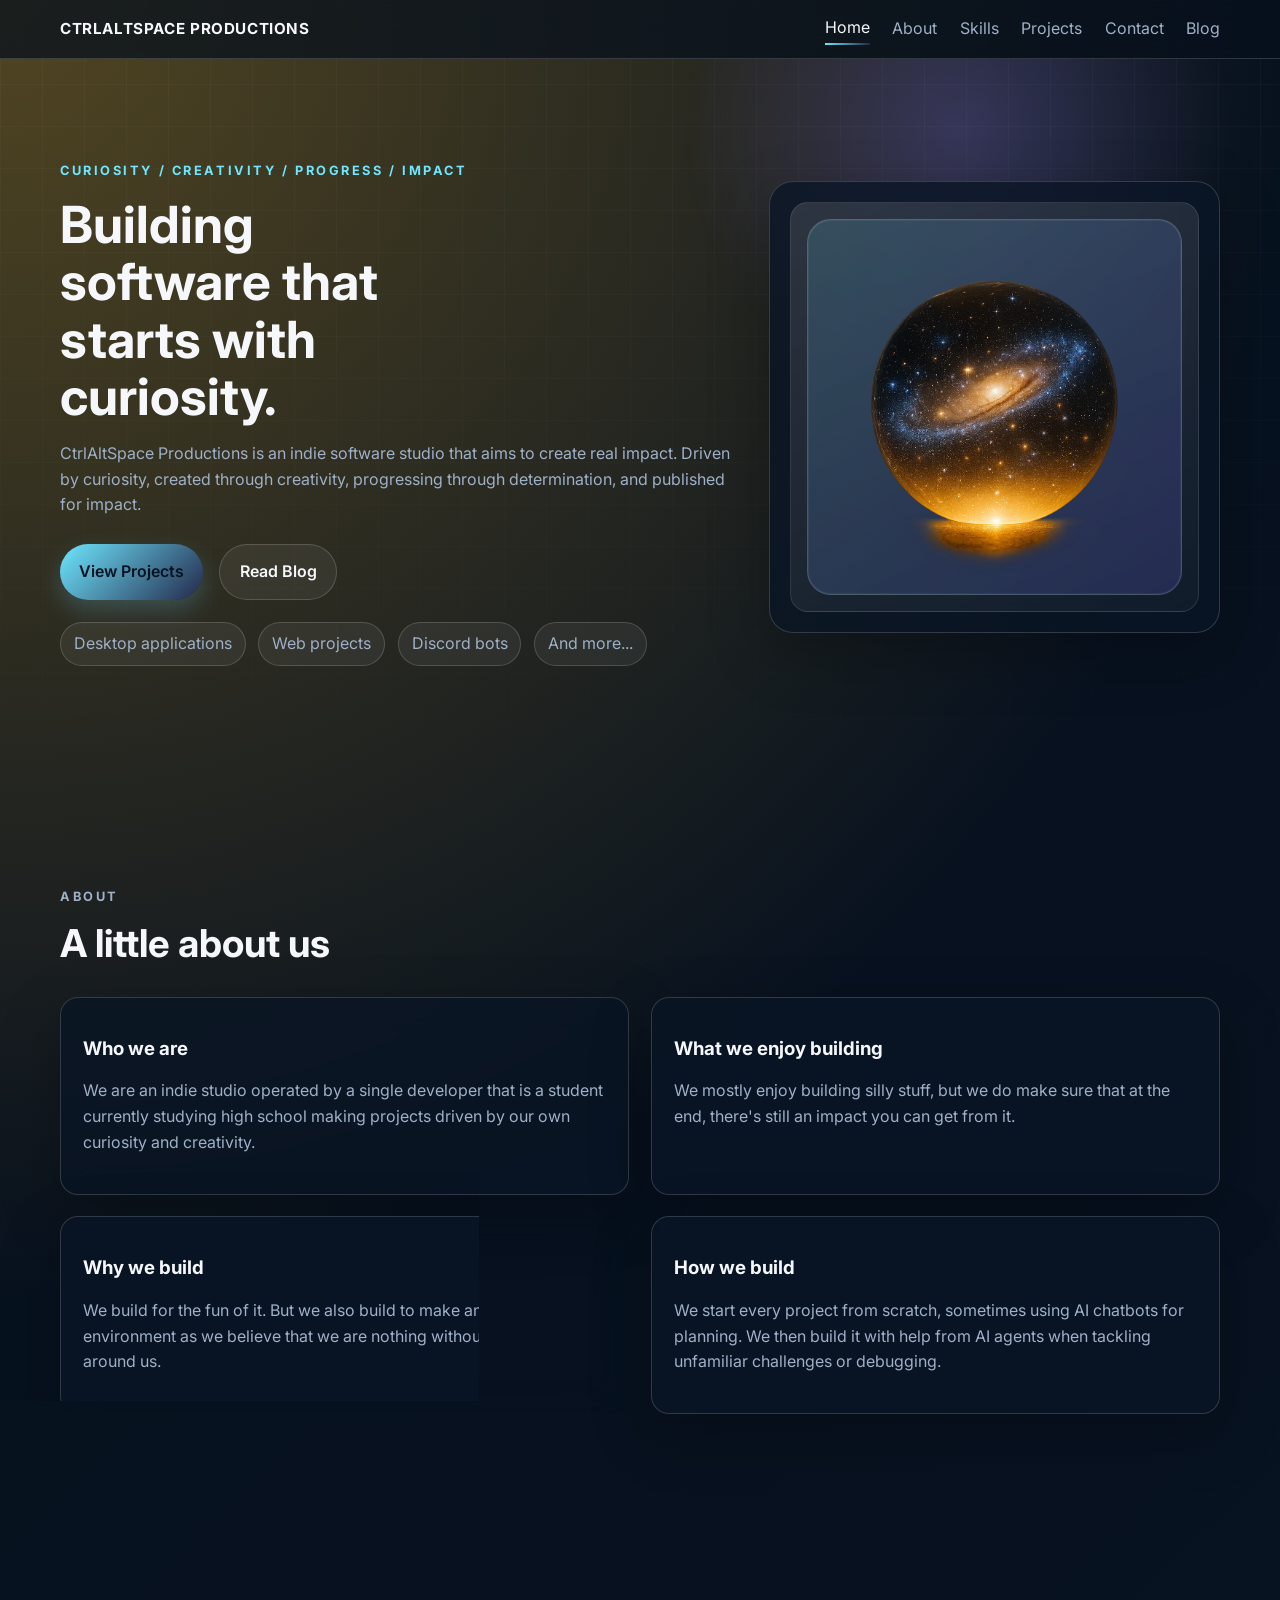
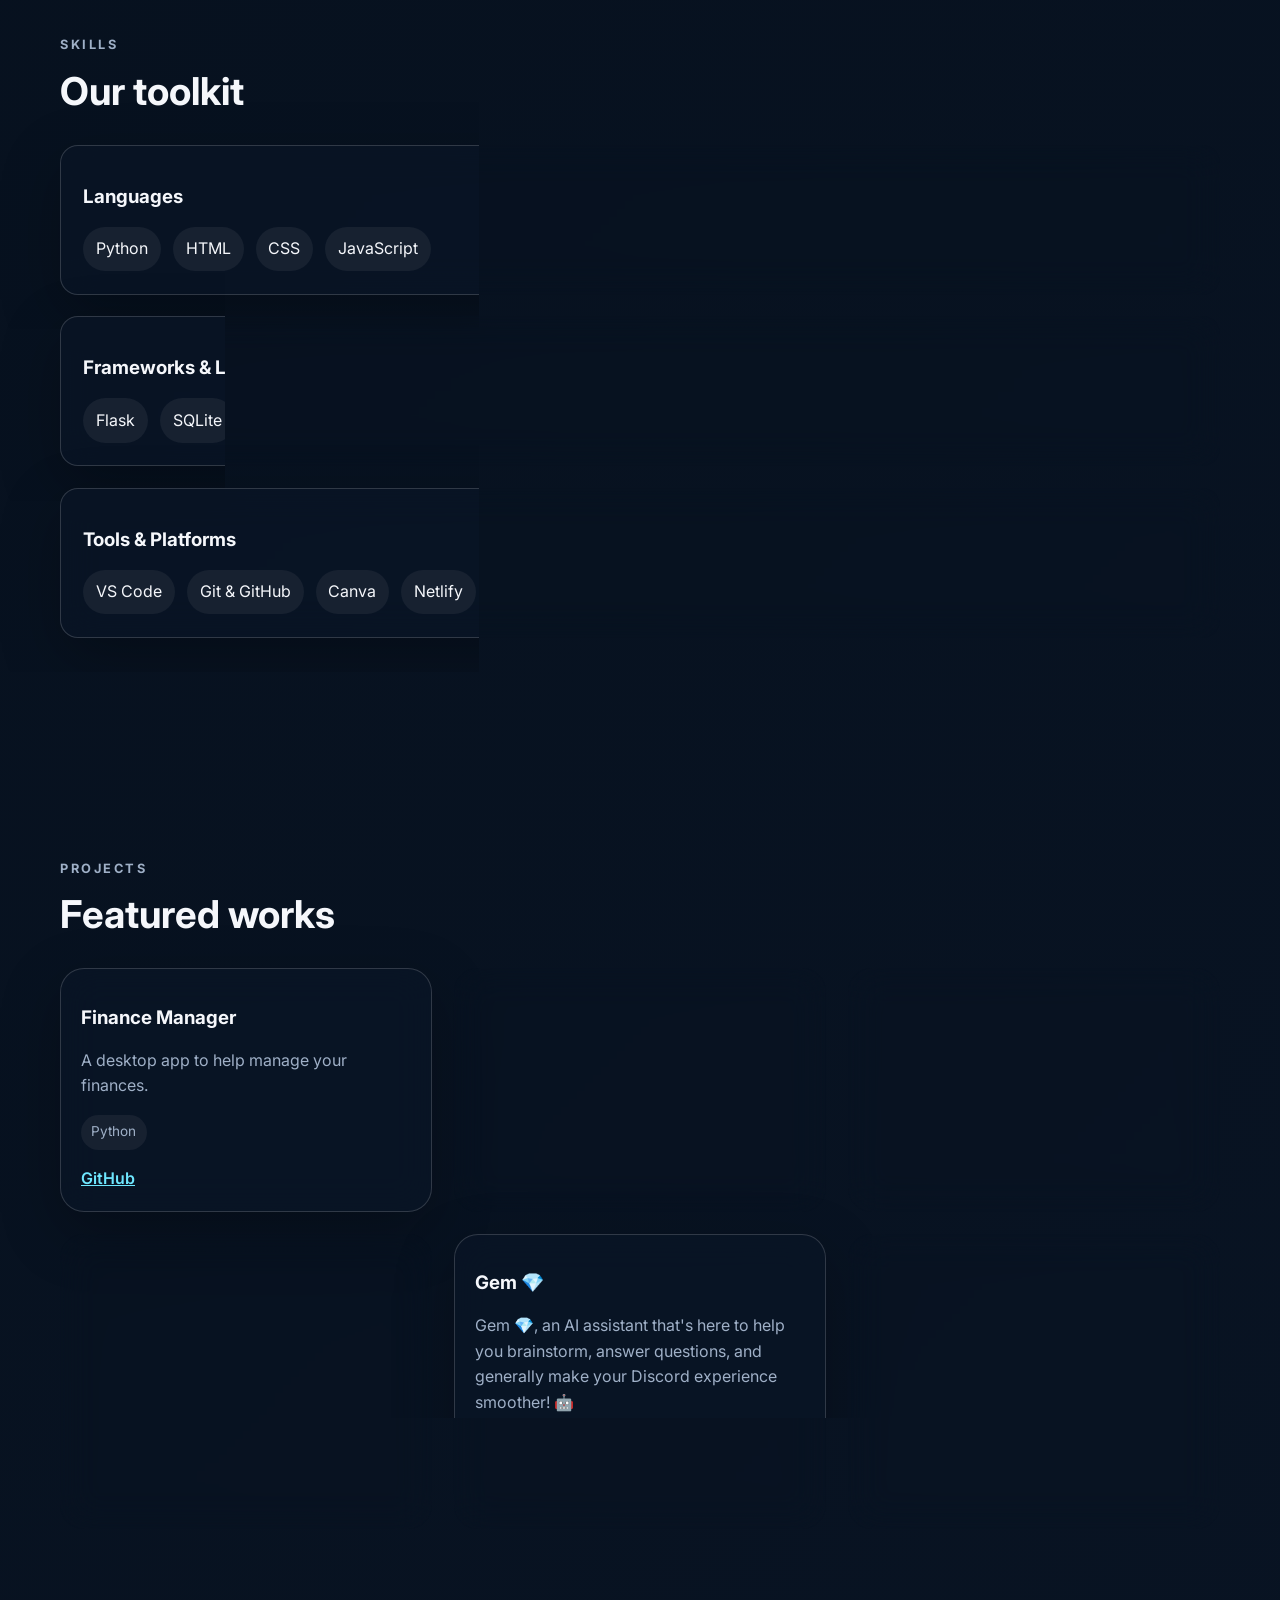
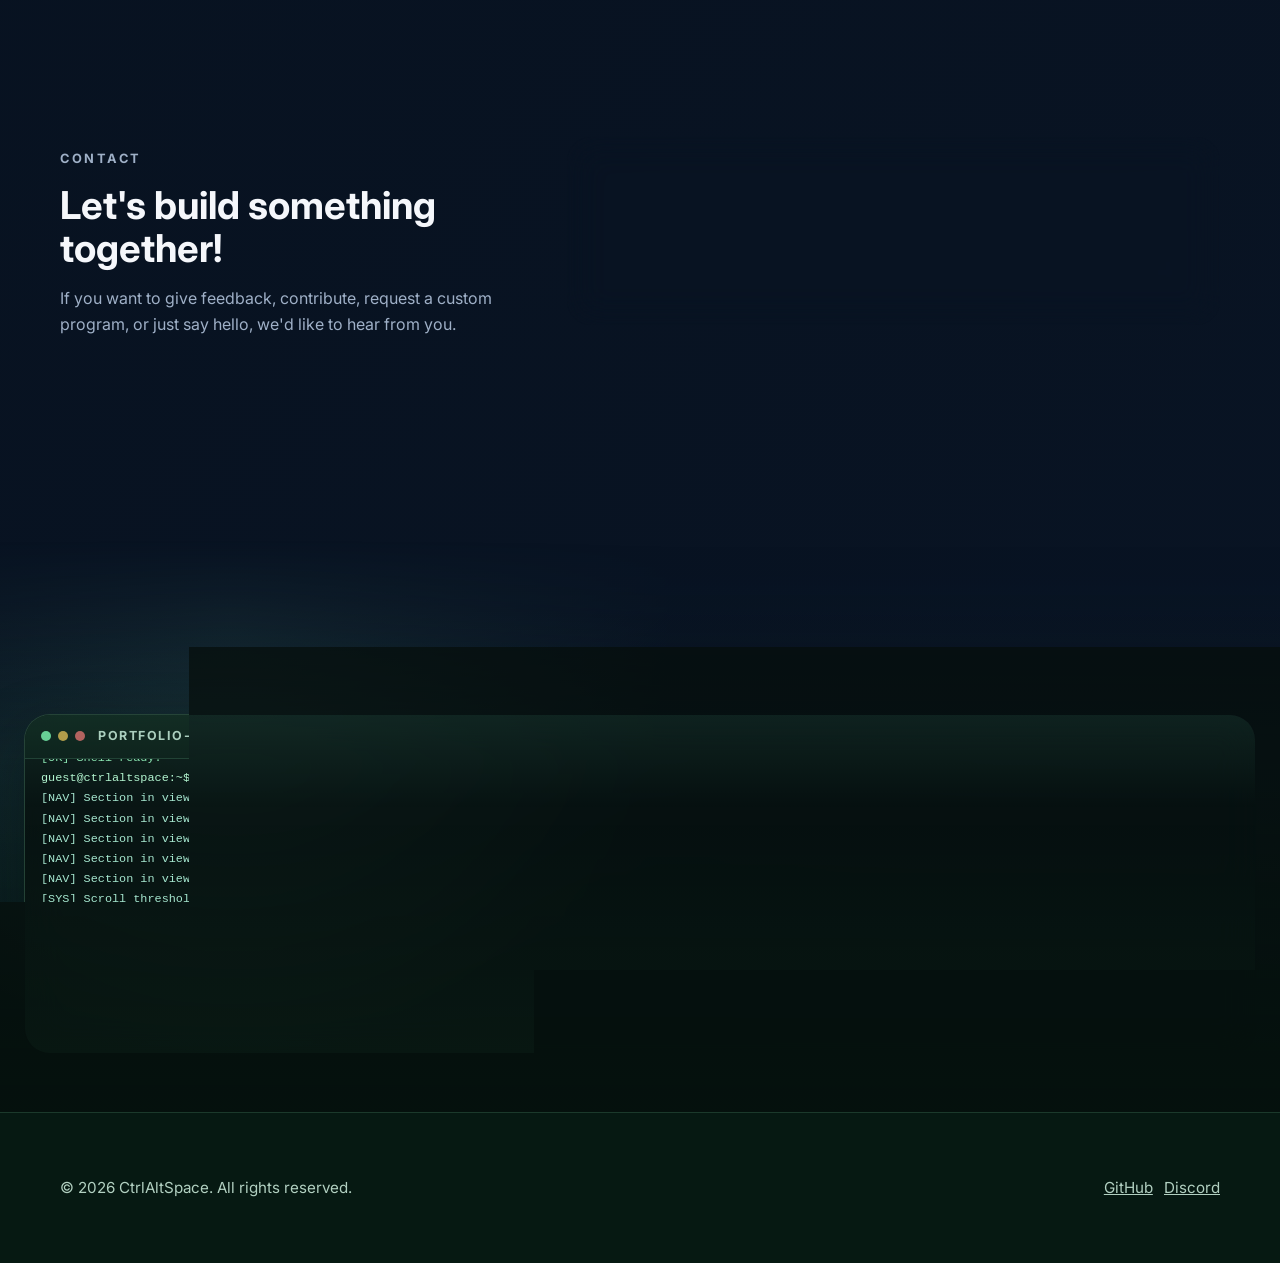
==== commit f56d566a: "fixed bugs" ====
--- a/index.html
+++ b/index.html
@@ -1,22 +1,22 @@
-﻿<!DOCTYPE html>
+﻿<!doctype html>
 <html lang="en">
   <head>
     <meta charset="UTF-8" />
     <meta name="viewport" content="width=device-width, initial-scale=1.0" />
     <meta
-    name="description"
-    content="CtrlAltSpace Productions creates desktop applications, web projects, and silly stuff driven by creativity and curiosity."
+      name="description"
+      content="CtrlAltSpace Productions creates desktop applications, web projects, and silly stuff driven by creativity and curiosity."
     />
     <title>CtrlAltSpace Productions</title>
-    <link rel="icon" type="image/png" href="./space_edit.png">
+    <link rel="icon" type="image/png" href="./space_edit.png" />
     <link rel="preconnect" href="https://fonts.googleapis.com" />
     <link rel="preconnect" href="https://fonts.gstatic.com" crossorigin />
     <link
       href="https://fonts.googleapis.com/css2?family=Inter:wght@400;500;600;700;800&display=swap"
       rel="stylesheet"
     />
-    <link rel="stylesheet" href="/styles/main.css" />
-    <link rel="canonical" href="https://ctrlaltspace.is-a.dev/">
+    <link rel="stylesheet" href="styles/main.css" />
+    <link rel="canonical" href="https://ctrlaltspace.is-a.dev/" />
   </head>
   <body>
     <a class="skip-link" href="#main-content">Skip to content</a>
@@ -24,7 +24,12 @@
     <header class="site-header">
       <nav class="nav container" aria-label="Primary navigation">
         <a class="brand" href="#home">CtrlAltSpace Productions</a>
-        <button class="nav-toggle" type="button" aria-label="Open navigation" aria-expanded="false">
+        <button
+          class="nav-toggle"
+          type="button"
+          aria-label="Open navigation"
+          aria-expanded="false"
+        >
           <span></span>
           <span></span>
           <span></span>
@@ -50,7 +55,10 @@
             <h1>Building software that starts with curiosity.</h1>
 
             <p class="hero-text">
-            CtrlAltSpace Productions is an indie software studio that aims to create real impact. Driven by curiosity, created through creativity, progressing through determination, and published for impact.
+              CtrlAltSpace Productions is an indie software studio that aims to
+              create real impact. Driven by curiosity, created through
+              creativity, progressing through determination, and published for
+              impact.
             </p>
             <div class="hero-actions">
               <a class="btn btn-primary" href="#projects">View Projects</a>
@@ -66,7 +74,11 @@
           <div class="hero-card reveal" aria-label="Portrait image card">
             <div class="card-surface image-card-surface">
               <div class="portrait-frame">
-                <img src="space.png" alt="CtrlAltSpace Productions logo" class="portrait-image" />
+                <img
+                  src="space.png"
+                  alt="CtrlAltSpace Productions logo"
+                  class="portrait-image"
+                />
               </div>
             </div>
           </div>
@@ -83,25 +95,32 @@
             <article class="info-card">
               <h3>Who we are</h3>
               <p>
-                We are an indie studio operated by a single developer that is a student currently studying high school making projects driven by our own curiosity and creativity.
+                We are an indie studio operated by a single developer that is a
+                student currently studying high school making projects driven by
+                our own curiosity and creativity.
               </p>
             </article>
             <article class="info-card">
               <h3>What we enjoy building</h3>
               <p>
-                We mostly enjoy building silly stuff, but we do make sure that at the end, there's still an impact you can get from it.
+                We mostly enjoy building silly stuff, but we do make sure that
+                at the end, there's still an impact you can get from it.
               </p>
             </article>
             <article class="info-card">
               <h3>Why we build</h3>
               <p>
-                We build for the fun of it. But we also build to make an impact to our environment as we believe that we are nothing without the people around us.
+                We build for the fun of it. But we also build to make an impact
+                to our environment as we believe that we are nothing without the
+                people around us.
               </p>
             </article>
             <article class="info-card">
               <h3>How we build</h3>
               <p>
-                We start every project from scratch, sometimes using AI chatbots for planning. We then build it with help from AI agents when tackling unfamiliar challenges or debugging.
+                We start every project from scratch, sometimes using AI chatbots
+                for planning. We then build it with help from AI agents when
+                tackling unfamiliar challenges or debugging.
               </p>
             </article>
           </div>
@@ -159,31 +178,54 @@
                   <span>Python</span>
                 </div>
                 <div class="project-actions">
-                  <a href="https://github.com/CtrlAltSpace/Finance-Manager" target="_blank" rel="noopener noreferrer" aria-label="View GitHub repository"><span style="text-decoration: underline;">GitHub</span></a>
+                  <a
+                    href="https://github.com/CtrlAltSpace/Finance-Manager"
+                    target="_blank"
+                    rel="noopener noreferrer"
+                    aria-label="View GitHub repository"
+                    ><span style="text-decoration: underline">GitHub</span></a
+                  >
                 </div>
               </div>
             </article>
             <article class="project-card">
               <div class="project-content">
                 <h3>C.A.P.T.C.H.A.</h3>
-                <p>Computer Access Protection through Triggered Camera & Human Analysis</p>
+                <p>
+                  Computer Access Protection through Triggered Camera & Human
+                  Analysis
+                </p>
                 <div class="tag-list">
                   <span>Python</span>
                 </div>
                 <div class="project-actions">
-                  <a href="https://github.com/CtrlAltSpace/CAPTCHA" target="_blank" rel="noopener noreferrer" aria-label="View GitHub repository"><span style="text-decoration: underline;">GitHub</span></a>
+                  <a
+                    href="https://github.com/CtrlAltSpace/CAPTCHA"
+                    target="_blank"
+                    rel="noopener noreferrer"
+                    aria-label="View GitHub repository"
+                    ><span style="text-decoration: underline">GitHub</span></a
+                  >
                 </div>
               </div>
             </article>
             <article class="project-card">
               <div class="project-content">
                 <h3>Desktop automation tools</h3>
-                <p>Contains an autotyper, an autoscroller, and an autoclicker.</p>
+                <p>
+                  Contains an autotyper, an autoscroller, and an autoclicker.
+                </p>
                 <div class="tag-list">
                   <span>Python</span>
                 </div>
                 <div class="project-actions">
-                  <a href="https://github.com/CtrlAltSpace/Desktop-Automation-Tools" target="_blank" rel="noopener noreferrer" aria-label="View GitHub repository"><span style="text-decoration: underline;">GitHub</span></a>
+                  <a
+                    href="https://github.com/CtrlAltSpace/Desktop-Automation-Tools"
+                    target="_blank"
+                    rel="noopener noreferrer"
+                    aria-label="View GitHub repository"
+                    ><span style="text-decoration: underline">GitHub</span></a
+                  >
                 </div>
               </div>
             </article>
@@ -197,31 +239,59 @@
                   <span>JavaScript</span>
                 </div>
                 <div class="project-actions">
-                  <a href="https://ctrlaltspace.github.io/the-annoying-web/" target="_blank" rel="noopener noreferrer" aria-label="View site"><span style="text-decoration: underline;">Website</span></a>
+                  <a
+                    href="https://ctrlaltspace.github.io/the-annoying-web/"
+                    target="_blank"
+                    rel="noopener noreferrer"
+                    aria-label="View site"
+                    ><span style="text-decoration: underline">Website</span></a
+                  >
                 </div>
               </div>
             </article>
             <article class="project-card">
               <div class="project-content">
                 <h3>Gem 💎</h3>
-                <p>Gem 💎, an AI assistant that's here to help you brainstorm, answer questions, and generally make your Discord experience smoother! 🤖</p>
+                <p>
+                  Gem 💎, an AI assistant that's here to help you brainstorm,
+                  answer questions, and generally make your Discord experience
+                  smoother! 🤖
+                </p>
                 <div class="tag-list">
                   <span>Python</span>
                 </div>
                 <div class="project-actions">
-                  <a href="https://discord.com/oauth2/authorize?client_id=1496119217366372402" target="_blank" rel="noopener noreferrer" aria-label="View GitHub repository"><span style="text-decoration: underline;">Discord invite</span></a>
+                  <a
+                    href="https://discord.com/oauth2/authorize?client_id=1496119217366372402"
+                    target="_blank"
+                    rel="noopener noreferrer"
+                    aria-label="View GitHub repository"
+                    ><span style="text-decoration: underline"
+                      >Discord invite</span
+                    ></a
+                  >
                 </div>
               </div>
             </article>
             <article class="project-card">
               <div class="project-content">
                 <h3>Other projects.</h3>
-                <p>The rest of my projects that don't deserve to get featured.</p>
+                <p>
+                  The rest of my projects that don't deserve to get featured.
+                </p>
                 <div class="tag-list">
                   <span>Other</span>
                 </div>
                 <div class="project-actions">
-                  <a href="https://github.com/CtrlAltSpace?tab=repositories" target="_blank" rel="noopener noreferrer" aria-label="View GitHub repository"><span style="text-decoration: underline;">View all repositories</span></a>
+                  <a
+                    href="https://github.com/CtrlAltSpace?tab=repositories"
+                    target="_blank"
+                    rel="noopener noreferrer"
+                    aria-label="View GitHub repository"
+                    ><span style="text-decoration: underline"
+                      >View all repositories</span
+                    ></a
+                  >
                 </div>
               </div>
             </article>
@@ -235,17 +305,42 @@
             <p class="eyebrow">Contact</p>
             <h2>Let's build something together!</h2>
             <p>
-              If you want to give feedback, contribute, request a custom program, or just say hello, we'd like to hear from you.
+              If you want to give feedback, contribute, request a custom
+              program, or just say hello, we'd like to hear from you.
             </p>
           </div>
           <div class="contact-card">
             <ul class="contact-list">
-              <li><strong>Email:</strong> <a href="mailto:ctrlaltspace.prod@proton.me">ctrlaltspace.prod@proton.me</a></li>
-              <li><strong>GitHub:</strong> <a href="https://github.com/CtrlAltSpace"><span style="text-decoration: underline;">CtrlAltSpace</span></a></li>
-              <li><strong>Discord:</strong> <a href="https://discord.com/users/1399691329671266304" target="_blank" rel="noopener noreferrer"><span style="text-decoration: underline;">CtrlAltSpace</span></a></li>
+              <li>
+                <strong>Email:</strong>
+                <a href="mailto:ctrlaltspace.prod@proton.me"
+                  >ctrlaltspace.prod@proton.me</a
+                >
+              </li>
+              <li>
+                <strong>GitHub:</strong>
+                <a href="https://github.com/CtrlAltSpace"
+                  ><span style="text-decoration: underline"
+                    >CtrlAltSpace</span
+                  ></a
+                >
+              </li>
+              <li>
+                <strong>Discord:</strong>
+                <a
+                  href="https://discord.com/users/1399691329671266304"
+                  target="_blank"
+                  rel="noopener noreferrer"
+                  ><span style="text-decoration: underline"
+                    >CtrlAltSpace</span
+                  ></a
+                >
+              </li>
             </ul>
             <div class="contact-form" aria-label="Contact details">
-              <p class="contact-note">Feel free to reach out through any of the ways above.</p>
+              <p class="contact-note">
+                Feel free to reach out through any of the ways above.
+              </p>
             </div>
           </div>
         </div>
@@ -260,12 +355,22 @@
       <div class="container footer-content">
         <p>&copy; <span id="year"></span> CtrlAltSpace. All rights reserved.</p>
         <div class="footer-links">
-          <a href="https://github.com/CtrlAltSpace" target="_blank" rel="noopener noreferrer"><span style="text-decoration: underline;">GitHub</span></a>
-          <a href="https://discord.com/users/1399691329671266304" target="_blank" rel="noopener noreferrer"><span style="text-decoration: underline;">Discord</span></a>
+          <a
+            href="https://github.com/CtrlAltSpace"
+            target="_blank"
+            rel="noopener noreferrer"
+            ><span style="text-decoration: underline">GitHub</span></a
+          >
+          <a
+            href="https://discord.com/users/1399691329671266304"
+            target="_blank"
+            rel="noopener noreferrer"
+            ><span style="text-decoration: underline">Discord</span></a
+          >
         </div>
       </div>
     </footer>
 
-    <script src="/scripts/main.js"></script>
+    <script src="scripts/main.js"></script>
   </body>
 </html>
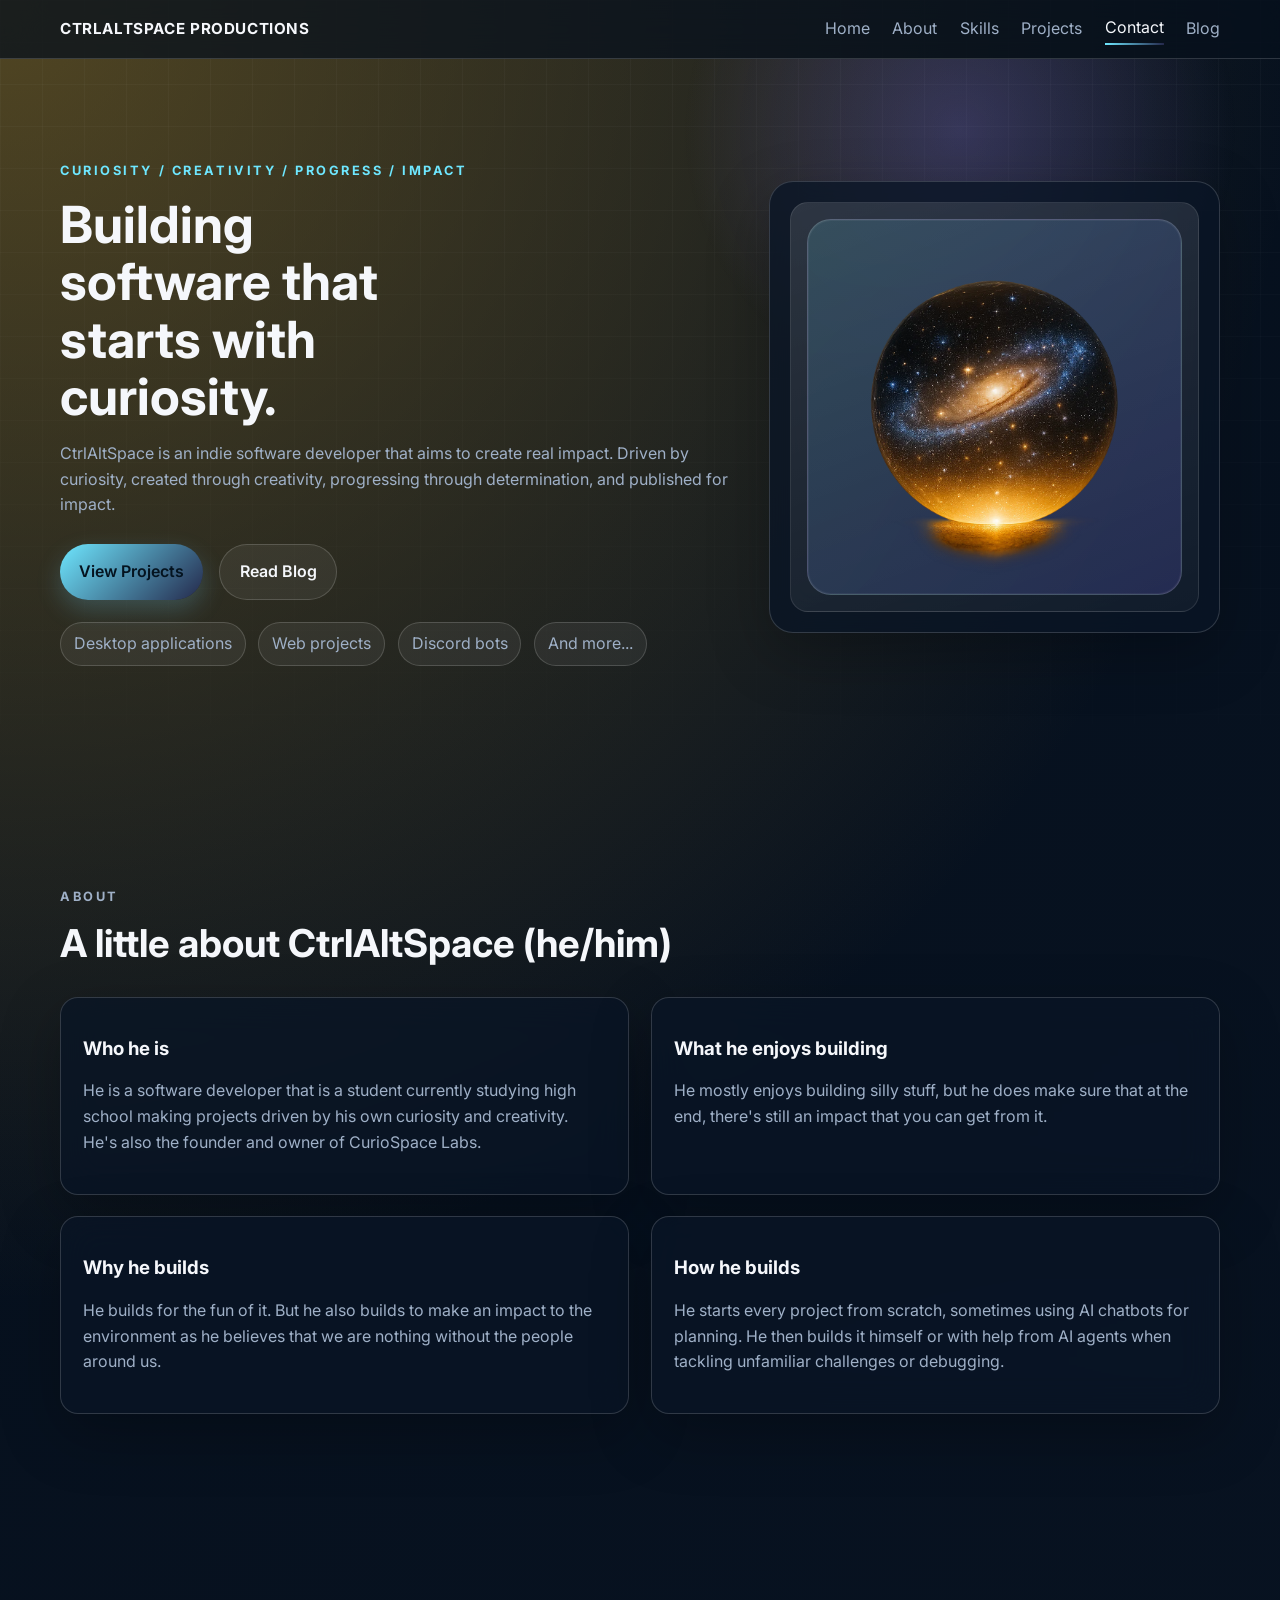
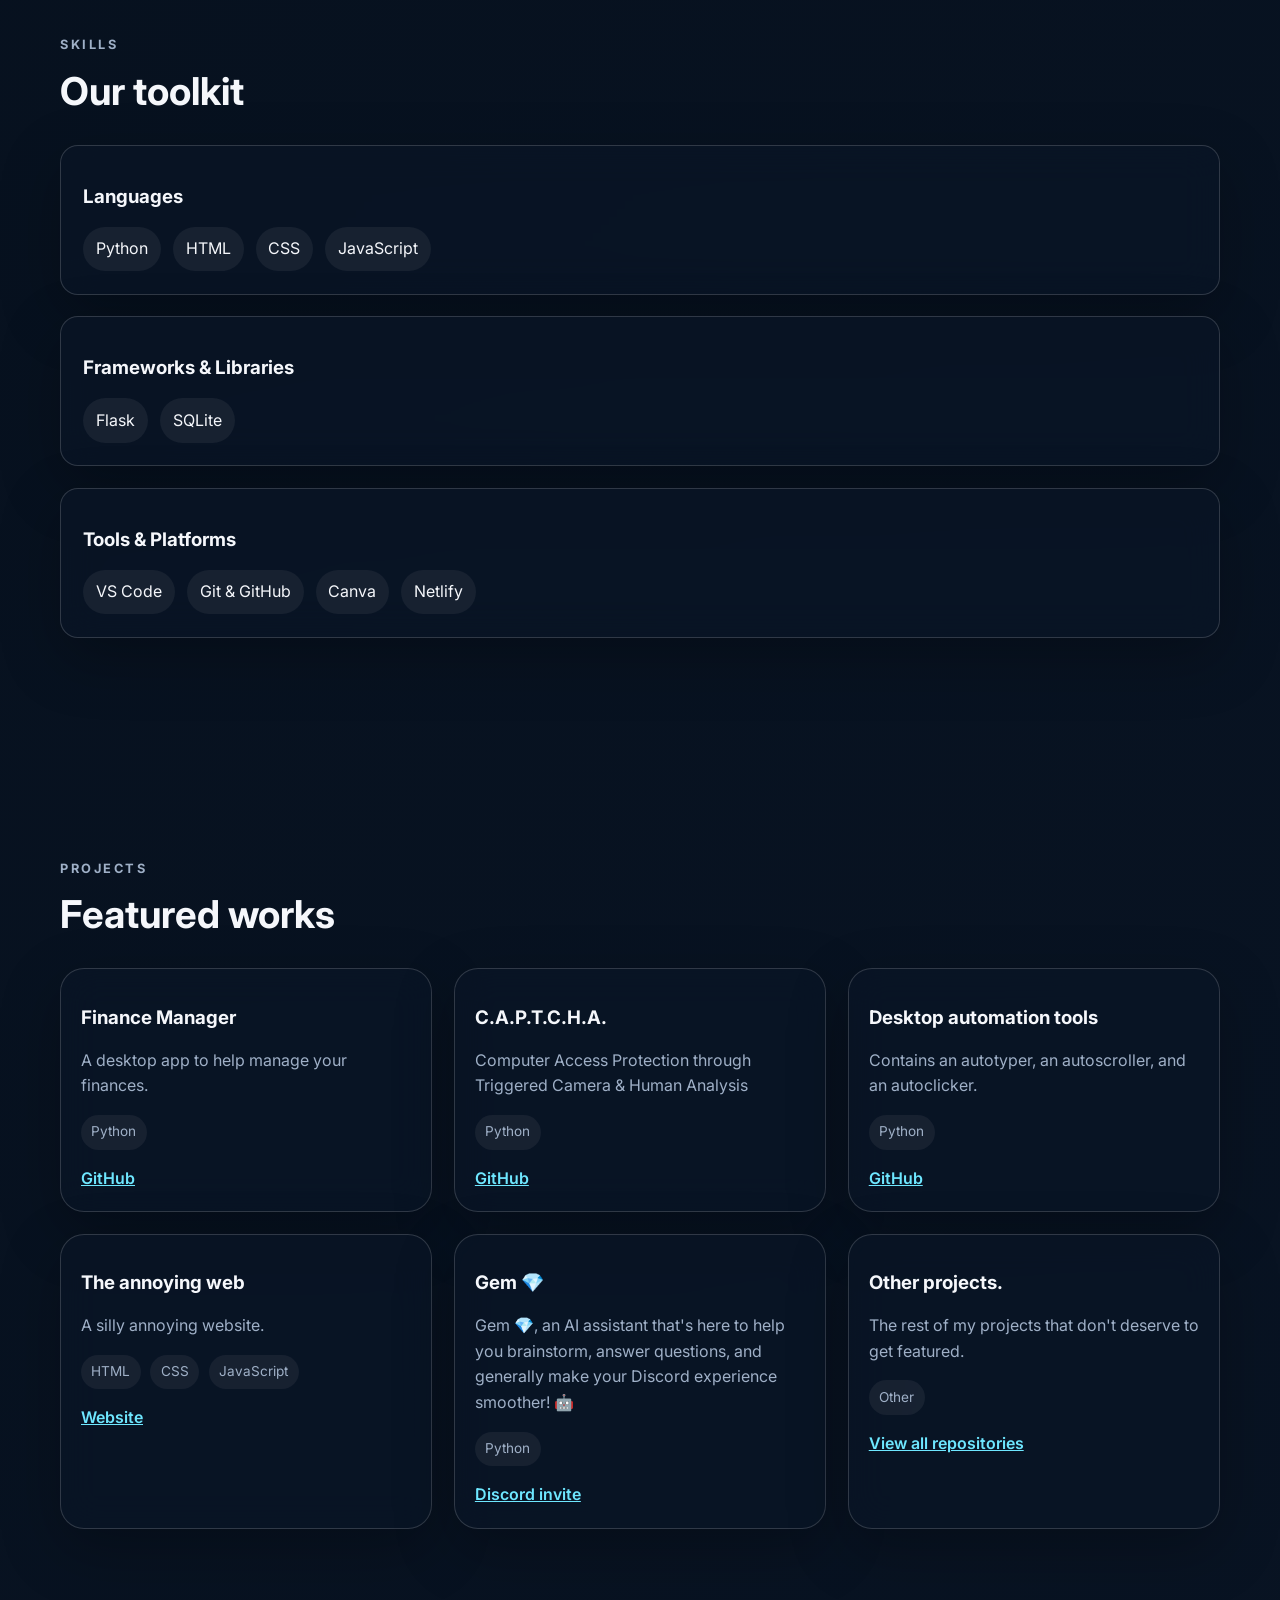
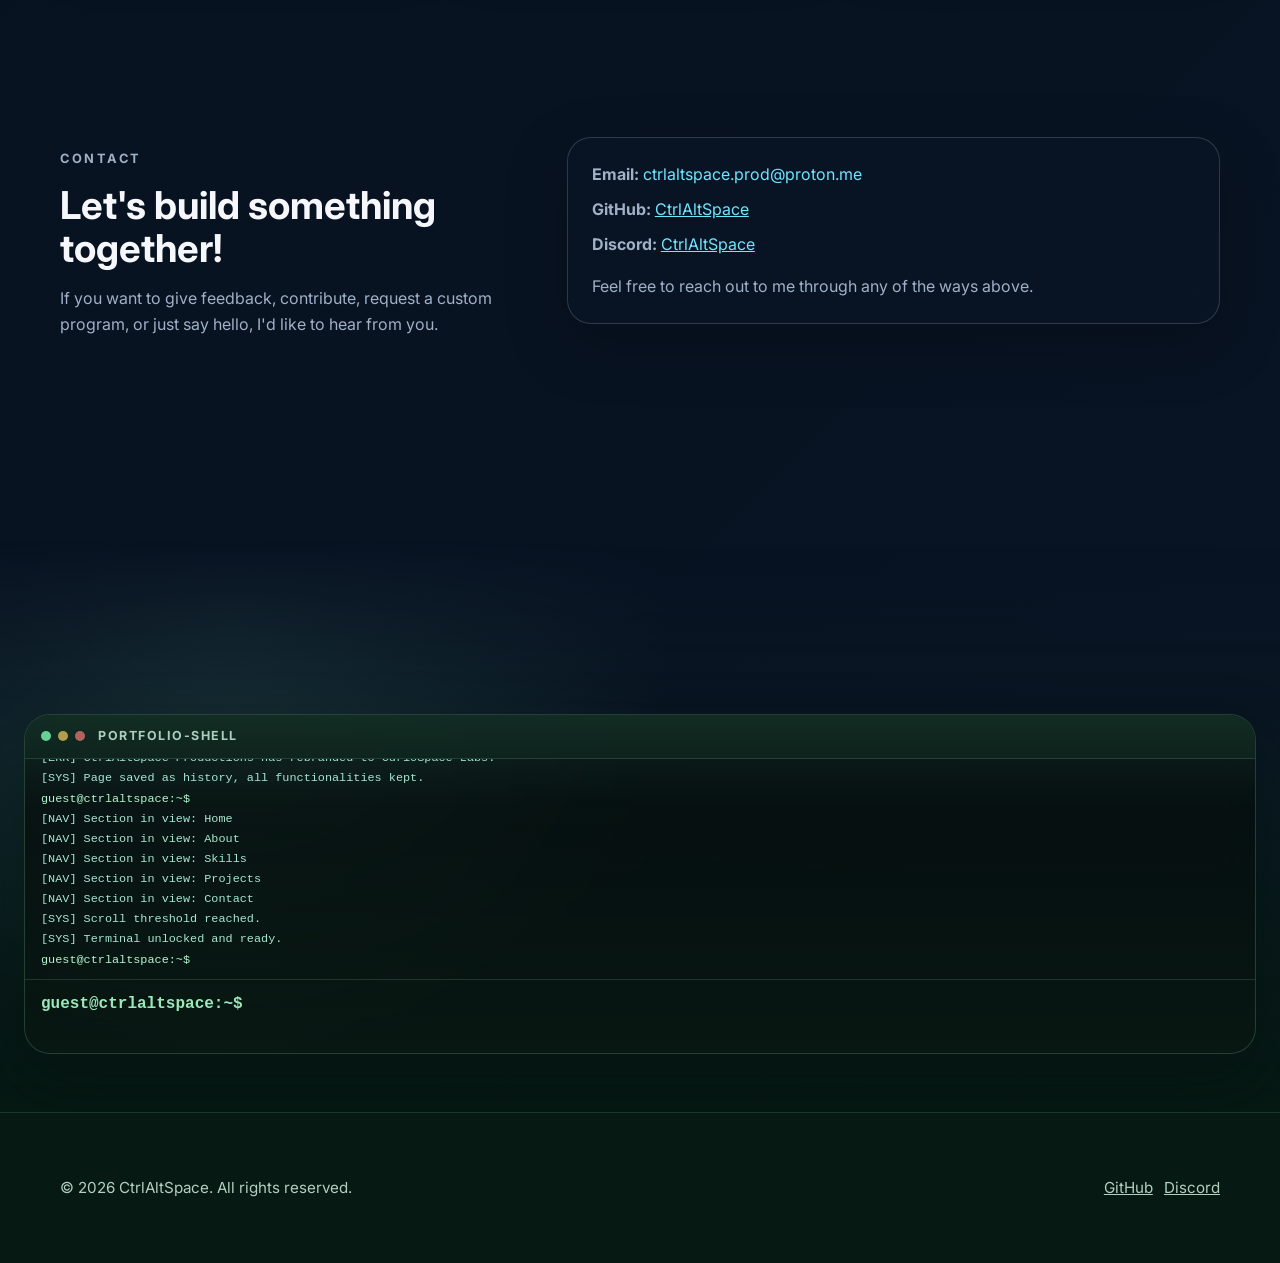
==== commit e382a3d9: "Update index.html for personal pronouns and clarity" ====
--- a/index.html
+++ b/index.html
@@ -55,7 +55,7 @@
             <h1>Building software that starts with curiosity.</h1>
 
             <p class="hero-text">
-              CtrlAltSpace Productions is an indie software studio that aims to
+              CtrlAltSpace is an indie software developer that aims to
               create real impact. Driven by curiosity, created through
               creativity, progressing through determination, and published for
               impact.
@@ -89,38 +89,39 @@
         <div class="container reveal">
           <div class="section-heading">
             <p class="eyebrow">About</p>
-            <h2>A little about us</h2>
+            <h2>A little about CtrlAltSpace (he/him)</h2>
           </div>
           <div class="about-grid">
             <article class="info-card">
-              <h3>Who we are</h3>
+              <h3>Who he is</h3>
               <p>
-                We are an indie studio operated by a single developer that is a
-                student currently studying high school making projects driven by
-                our own curiosity and creativity.
+                He is a software developer that is a student currently
+                studying high school making projects driven by his
+                own curiosity and creativity. He's also the founder
+                and owner of CurioSpace Labs.
               </p>
             </article>
             <article class="info-card">
-              <h3>What we enjoy building</h3>
+              <h3>What he enjoys building</h3>
               <p>
-                We mostly enjoy building silly stuff, but we do make sure that
-                at the end, there's still an impact you can get from it.
+                He mostly enjoys building silly stuff, but he does make sure that
+                at the end, there's still an impact that you can get from it.
               </p>
             </article>
             <article class="info-card">
-              <h3>Why we build</h3>
+              <h3>Why he builds</h3>
               <p>
-                We build for the fun of it. But we also build to make an impact
-                to our environment as we believe that we are nothing without the
+                He builds for the fun of it. But he also builds to make an impact
+                to the environment as he believes that we are nothing without the
                 people around us.
               </p>
             </article>
             <article class="info-card">
-              <h3>How we build</h3>
+              <h3>How he builds</h3>
               <p>
-                We start every project from scratch, sometimes using AI chatbots
-                for planning. We then build it with help from AI agents when
-                tackling unfamiliar challenges or debugging.
+                He starts every project from scratch, sometimes using AI chatbots
+                for planning. He then builds it himself or with help from AI agents
+                when tackling unfamiliar challenges or debugging.
               </p>
             </article>
           </div>
@@ -306,7 +307,7 @@
             <h2>Let's build something together!</h2>
             <p>
               If you want to give feedback, contribute, request a custom
-              program, or just say hello, we'd like to hear from you.
+              program, or just say hello, I'd like to hear from you.
             </p>
           </div>
           <div class="contact-card">
@@ -339,7 +340,7 @@
             </ul>
             <div class="contact-form" aria-label="Contact details">
               <p class="contact-note">
-                Feel free to reach out through any of the ways above.
+                Feel free to reach out to me through any of the ways above.
               </p>
             </div>
           </div>
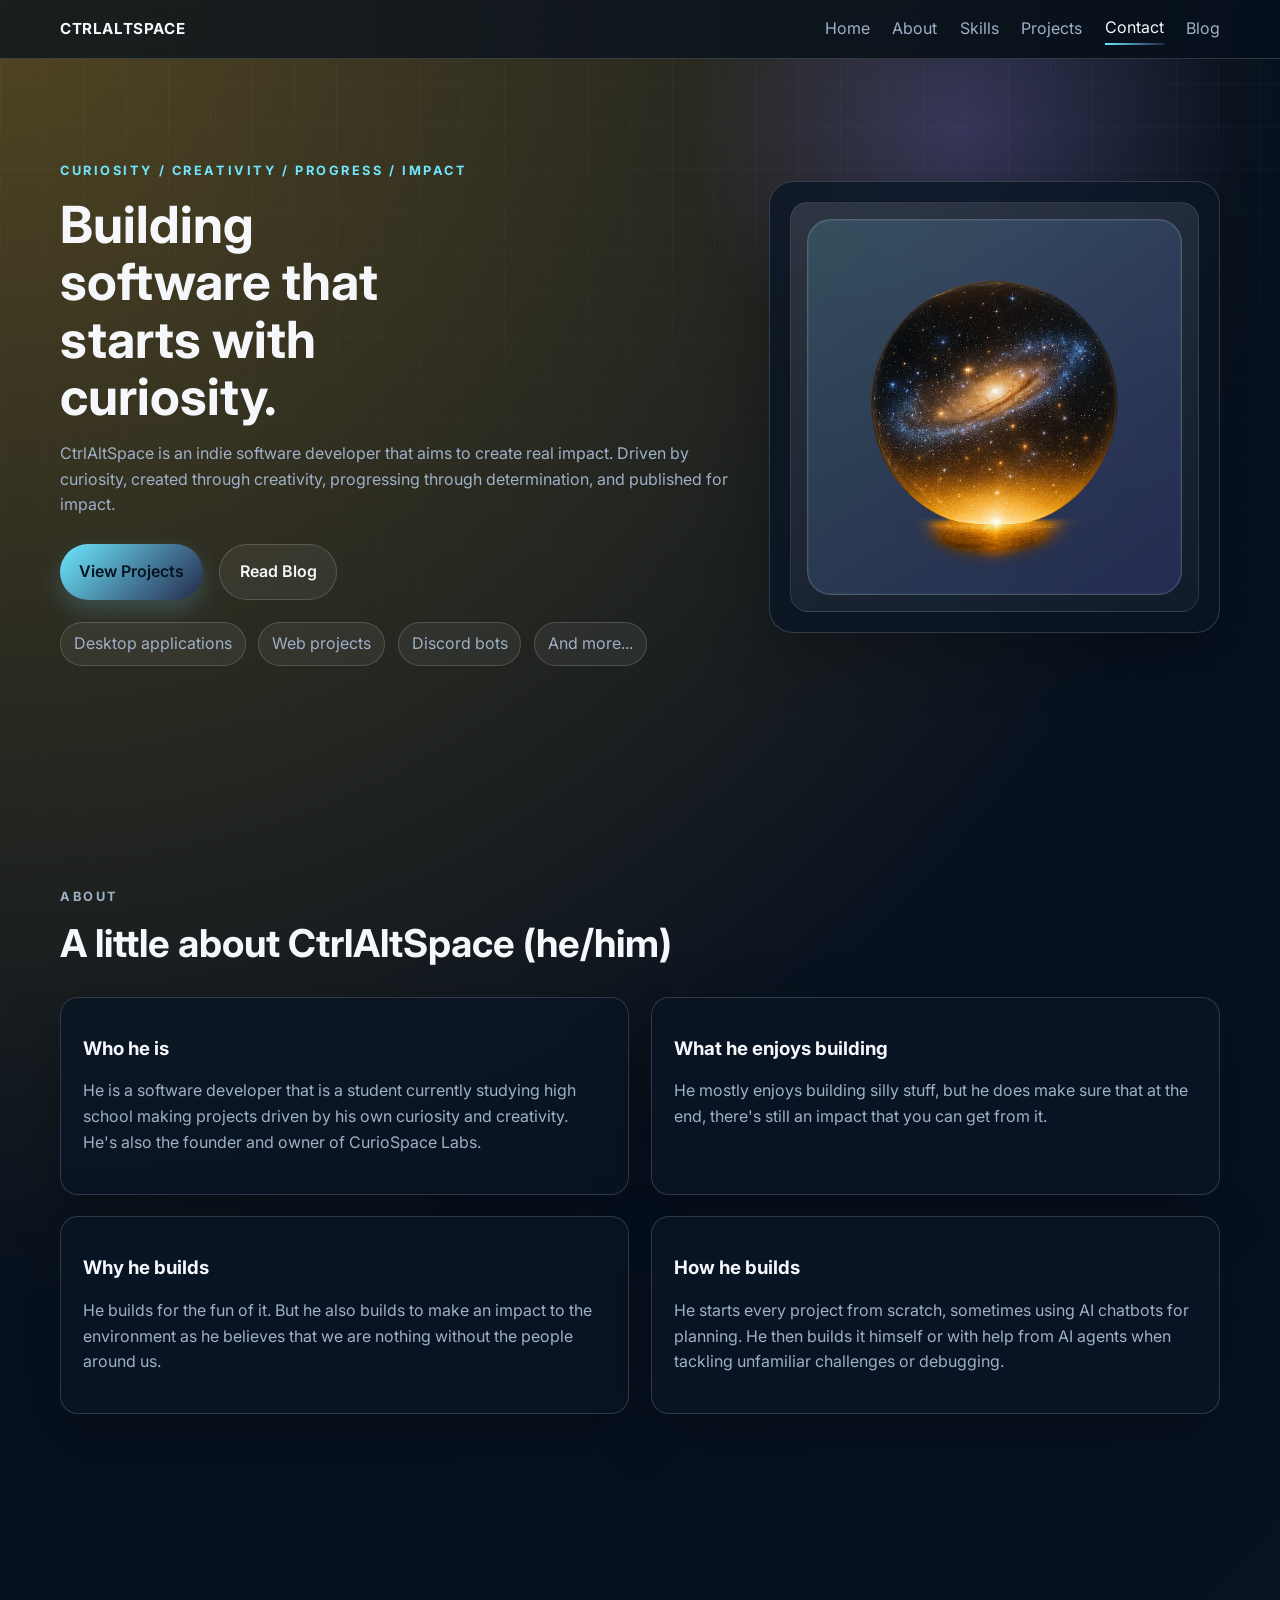
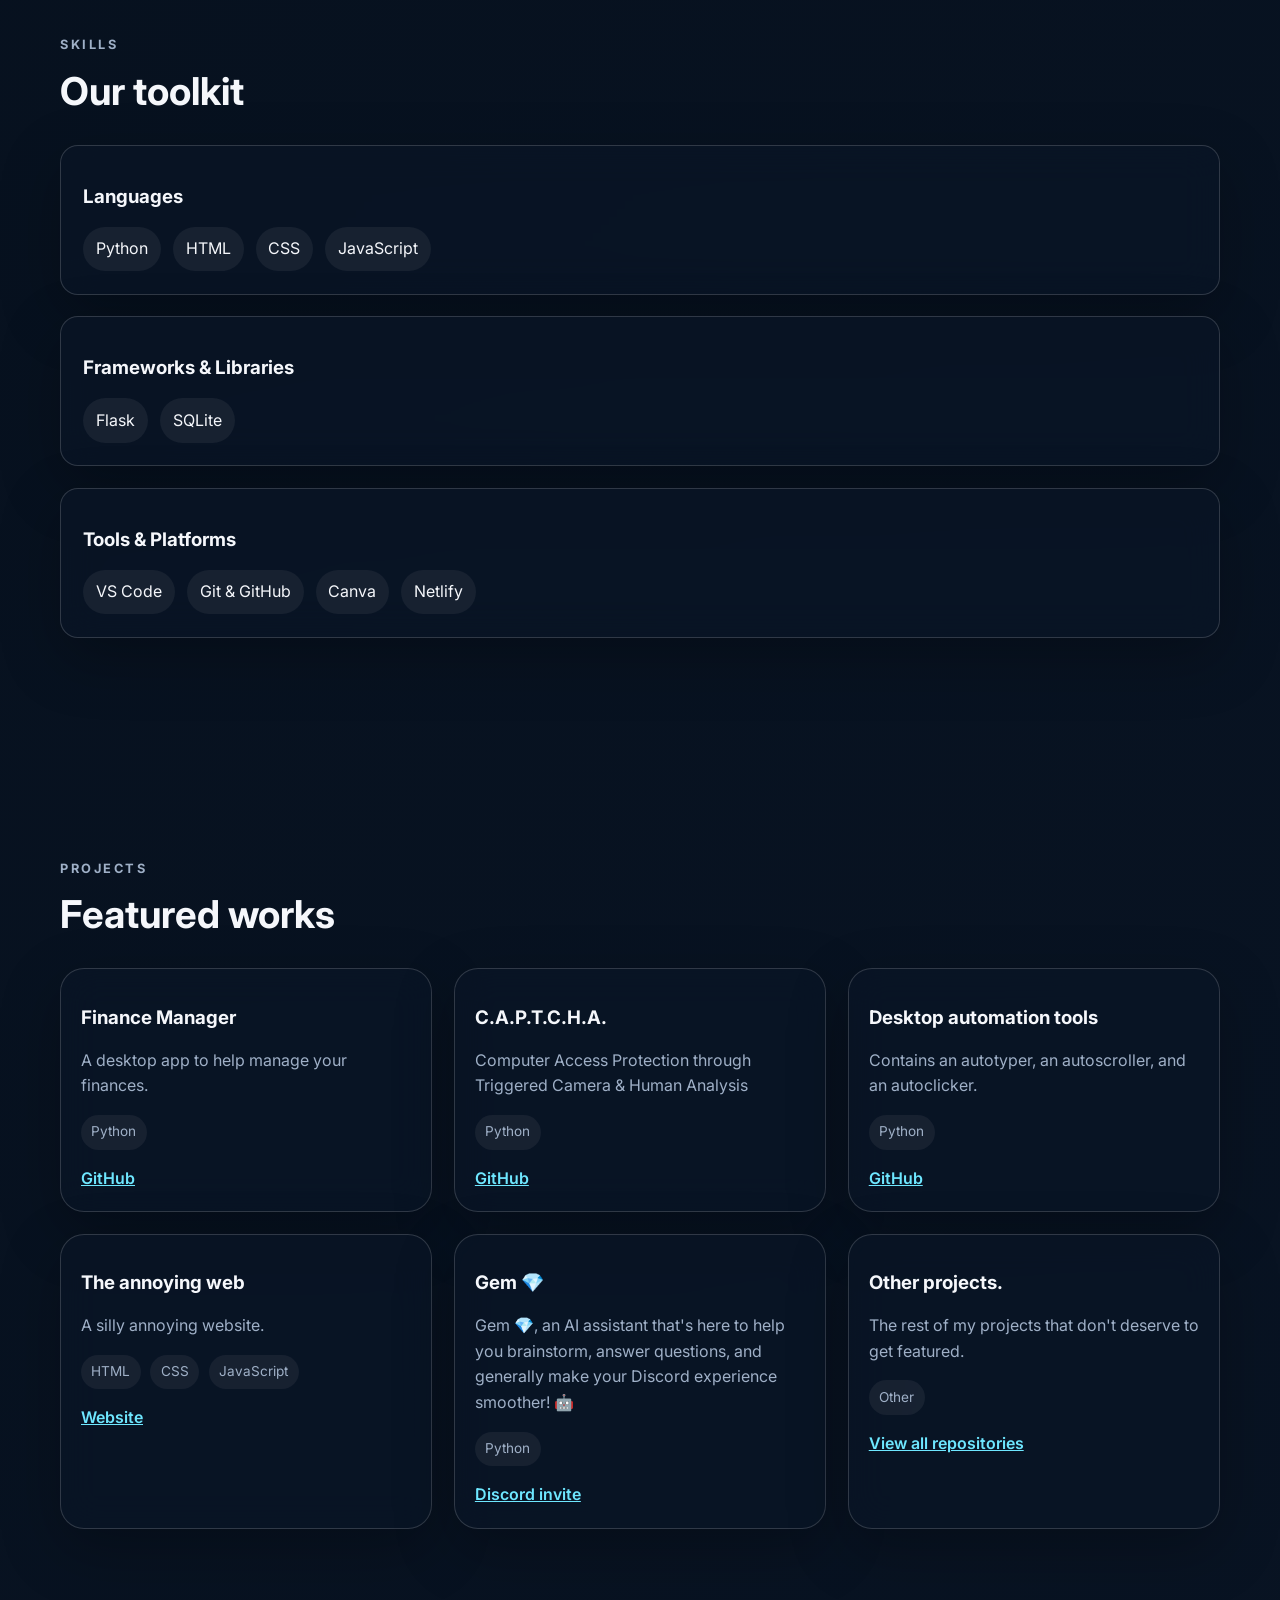
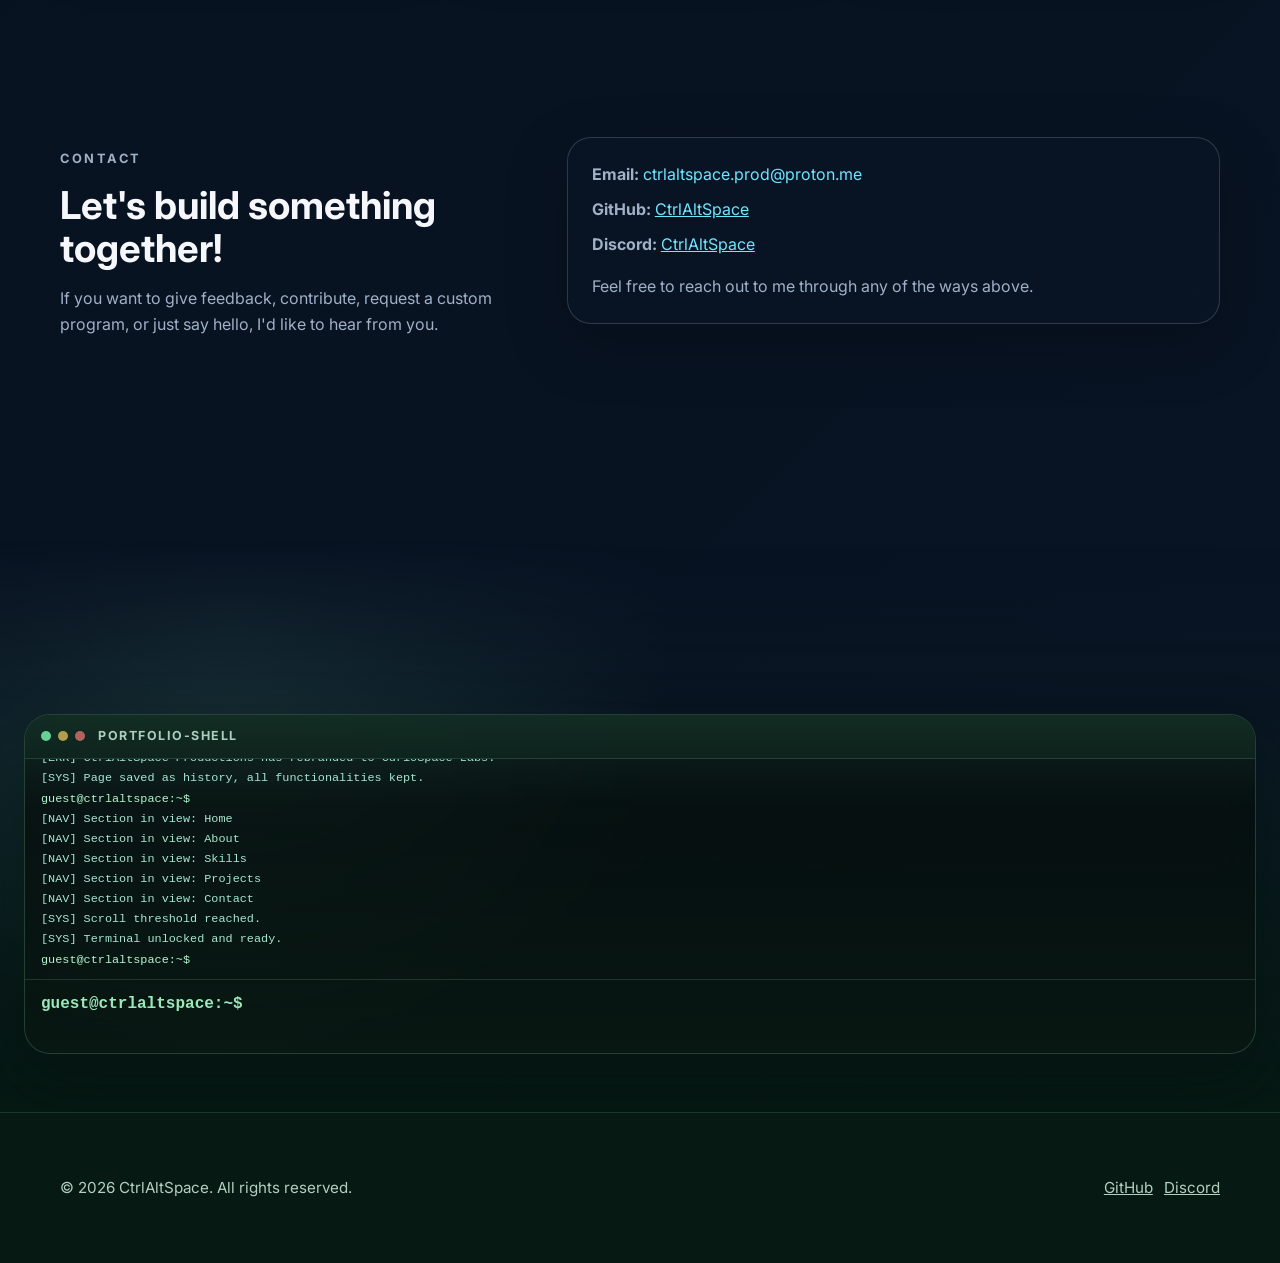
==== commit 932e8f69: "Update branding in index.html" ====
--- a/index.html
+++ b/index.html
@@ -5,9 +5,9 @@
     <meta name="viewport" content="width=device-width, initial-scale=1.0" />
     <meta
       name="description"
-      content="CtrlAltSpace Productions creates desktop applications, web projects, and silly stuff driven by creativity and curiosity."
+      content="CtrlAltSpace creates desktop applications, web projects, and silly stuff driven by creativity and curiosity."
     />
-    <title>CtrlAltSpace Productions</title>
+    <title>CtrlAltSpace</title>
     <link rel="icon" type="image/png" href="./space_edit.png" />
     <link rel="preconnect" href="https://fonts.googleapis.com" />
     <link rel="preconnect" href="https://fonts.gstatic.com" crossorigin />
@@ -23,7 +23,7 @@
 
     <header class="site-header">
       <nav class="nav container" aria-label="Primary navigation">
-        <a class="brand" href="#home">CtrlAltSpace Productions</a>
+        <a class="brand" href="#home">CtrlAltSpace</a>
         <button
           class="nav-toggle"
           type="button"
@@ -76,7 +76,7 @@
               <div class="portrait-frame">
                 <img
                   src="space.png"
-                  alt="CtrlAltSpace Productions logo"
+                  alt="CtrlAltSpace logo"
                   class="portrait-image"
                 />
               </div>
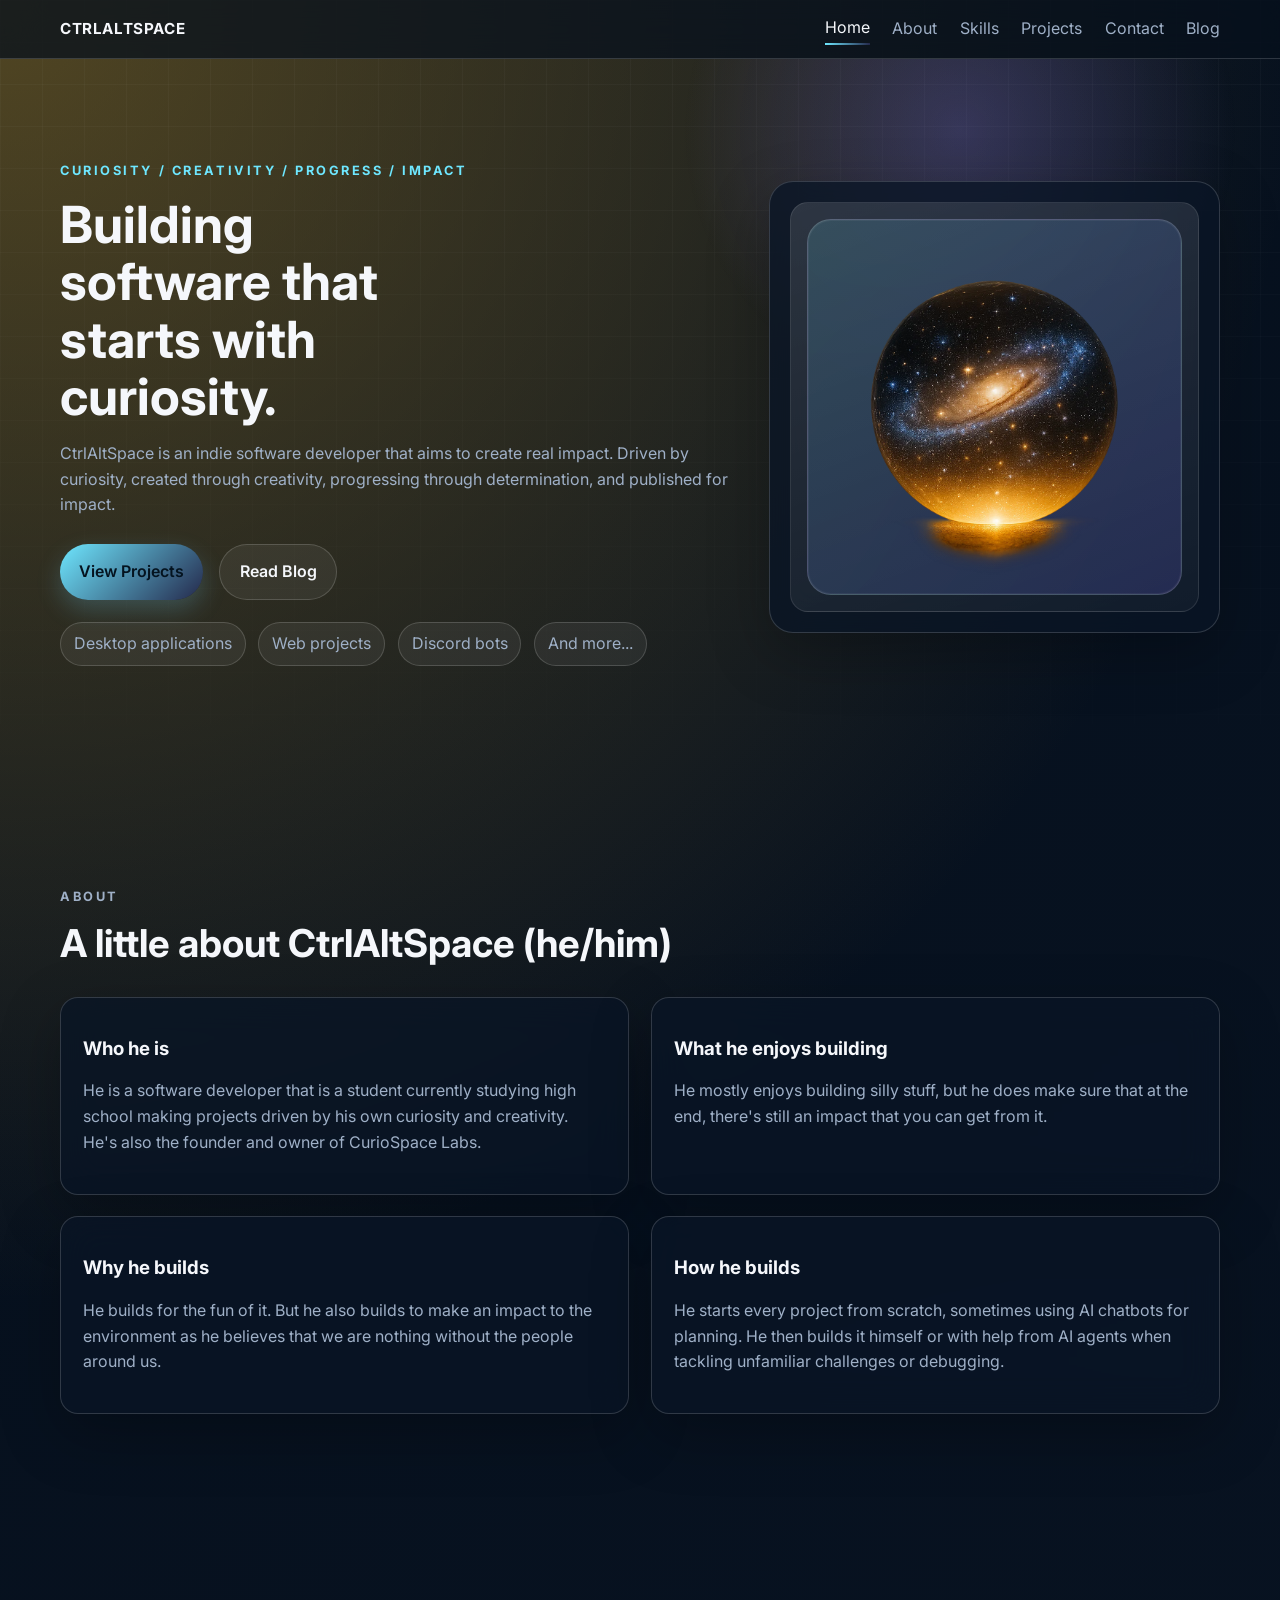
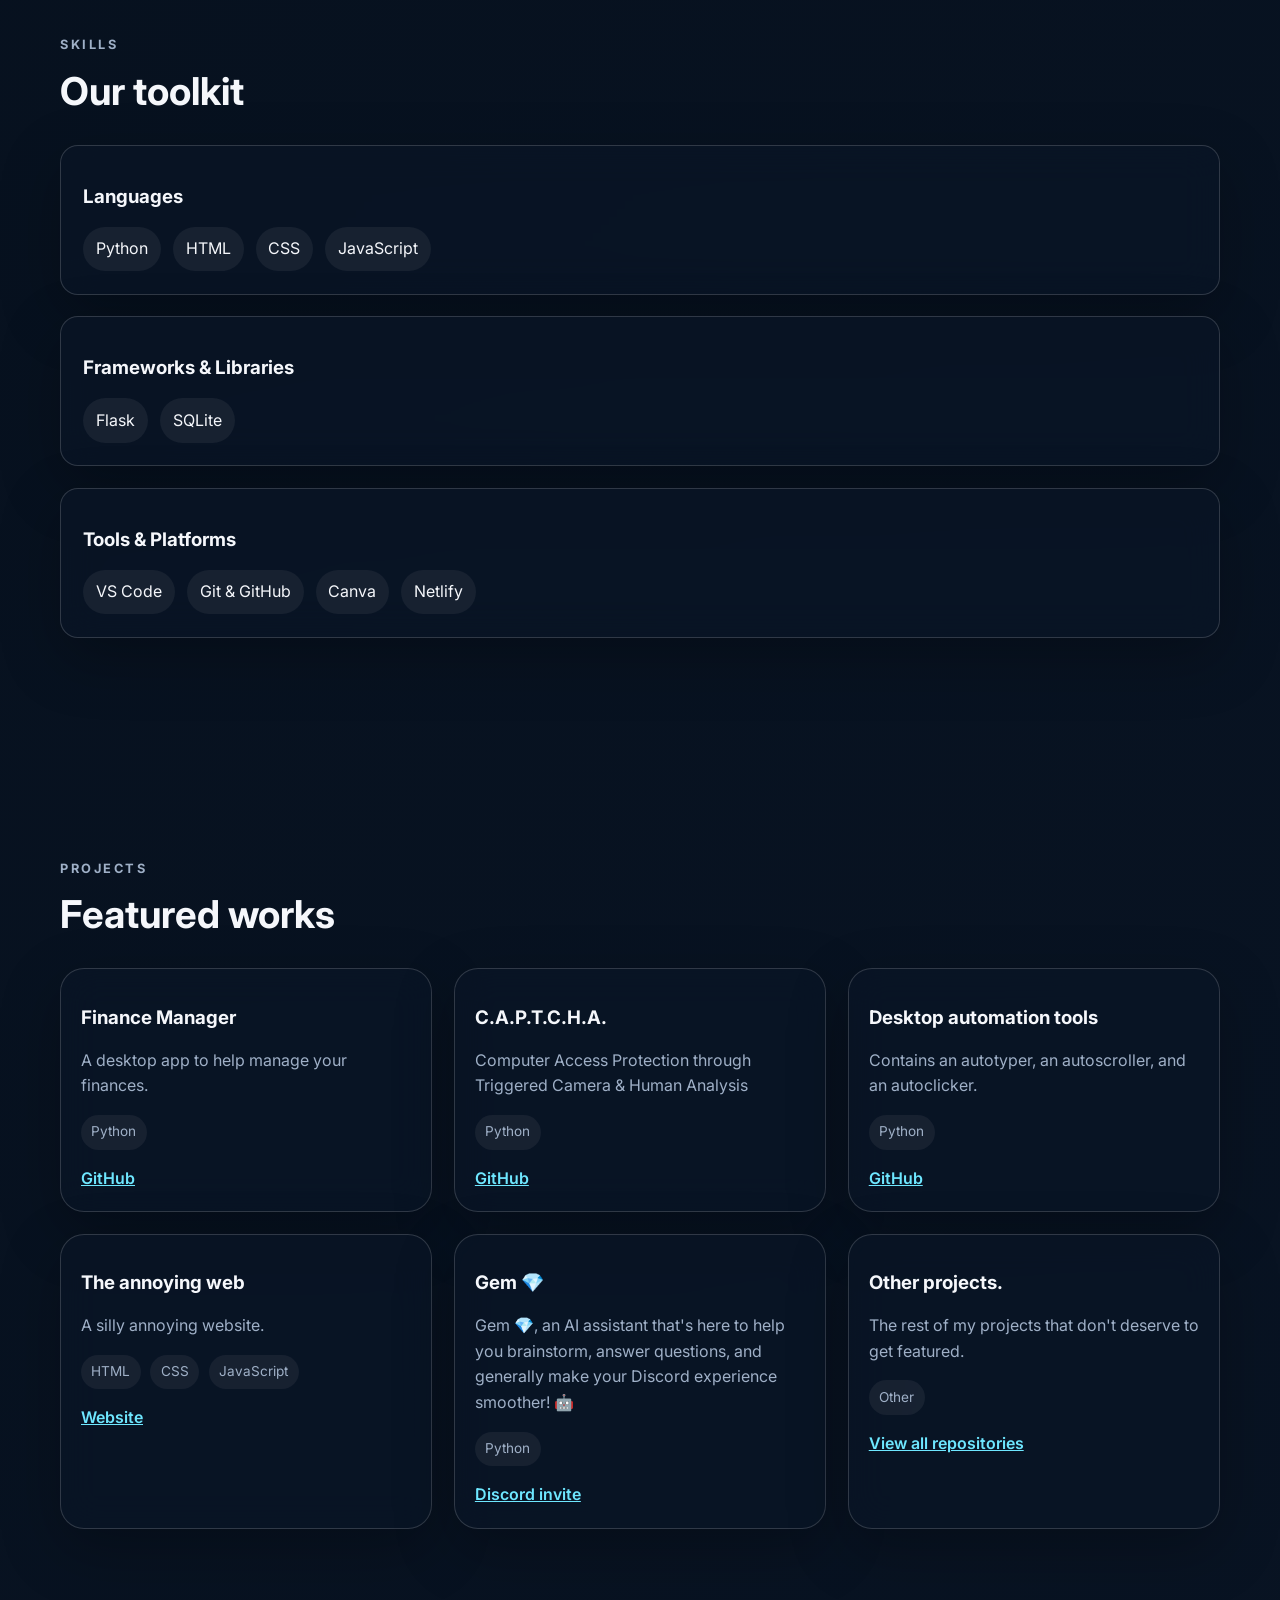
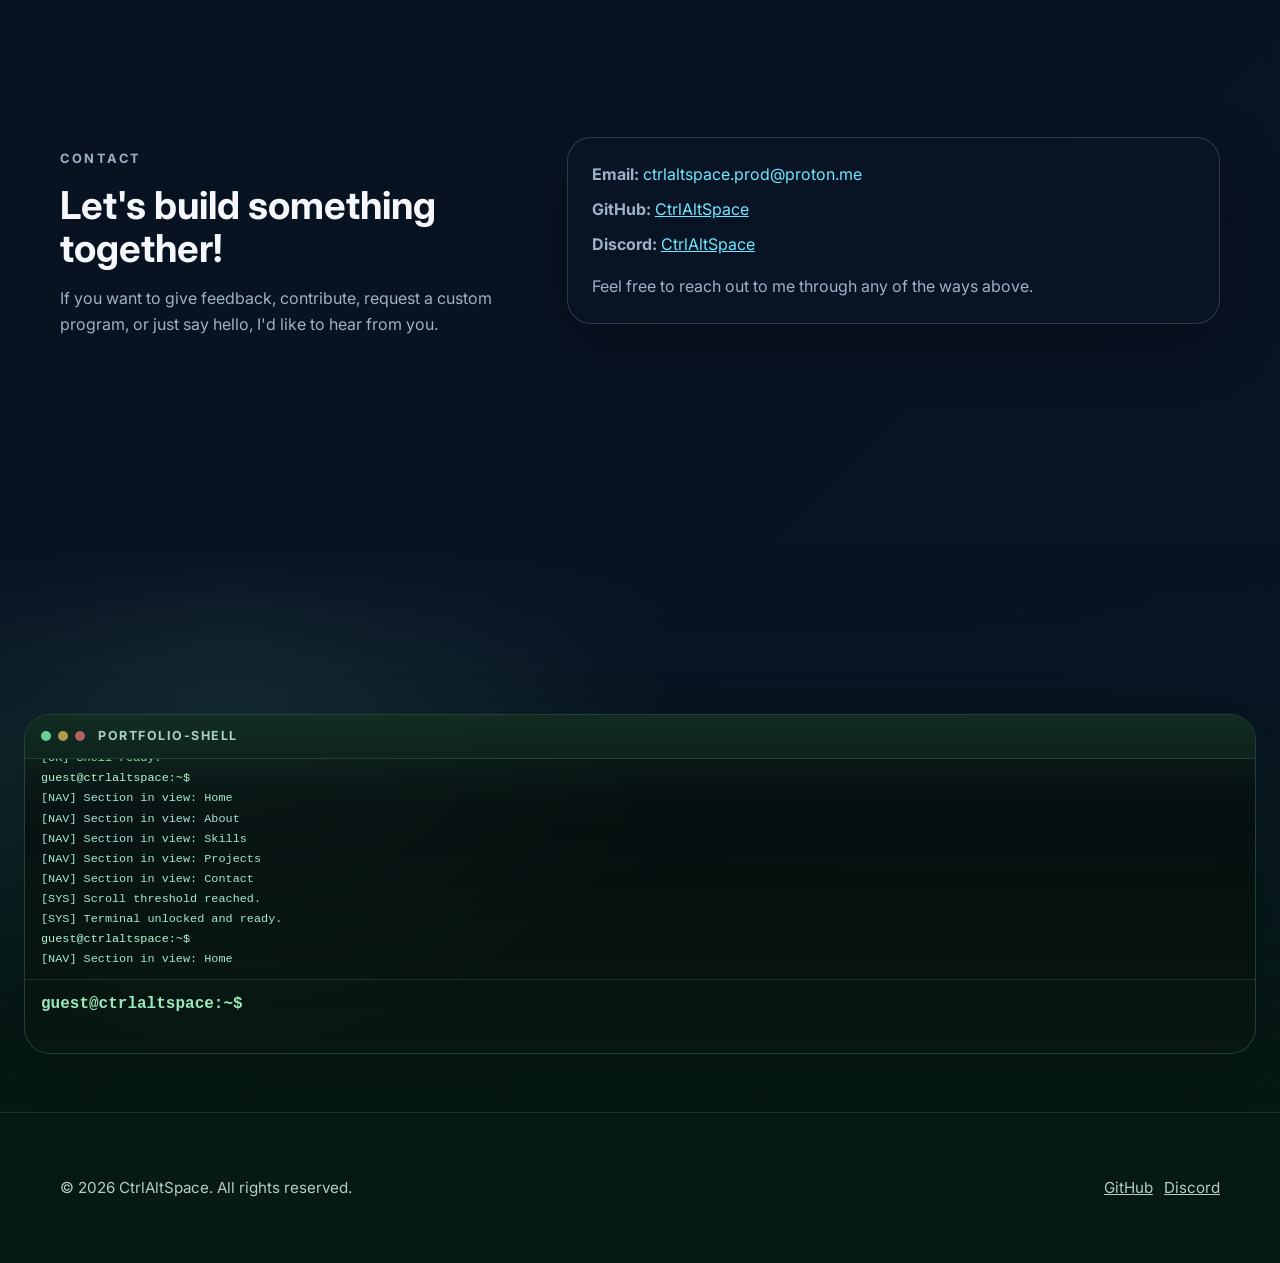
==== commit ae570bf3: "Update favicon link in index.html" ====
--- a/index.html
+++ b/index.html
@@ -8,7 +8,7 @@
       content="CtrlAltSpace creates desktop applications, web projects, and silly stuff driven by creativity and curiosity."
     />
     <title>CtrlAltSpace</title>
-    <link rel="icon" type="image/png" href="./space_edit.png" />
+    <link rel="icon" type="image/png" href="./favicon.png" />
     <link rel="preconnect" href="https://fonts.googleapis.com" />
     <link rel="preconnect" href="https://fonts.gstatic.com" crossorigin />
     <link
